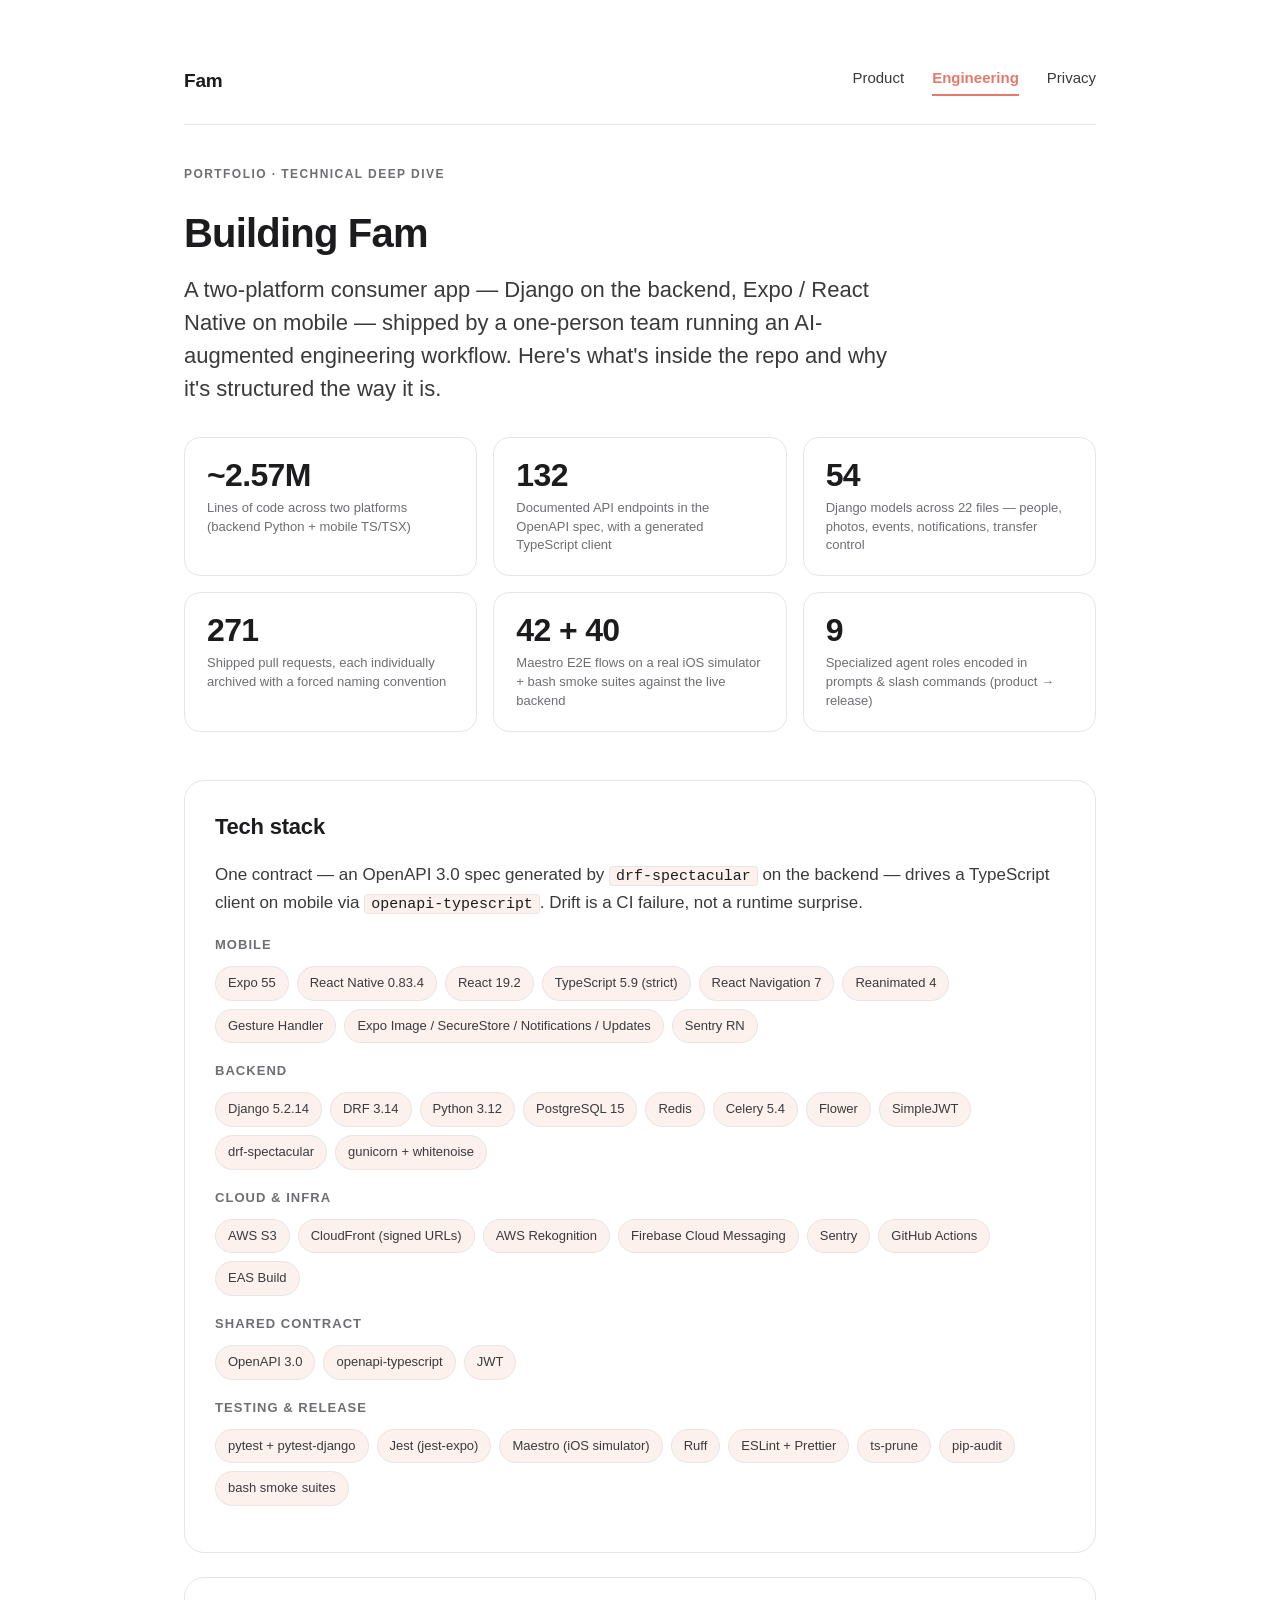
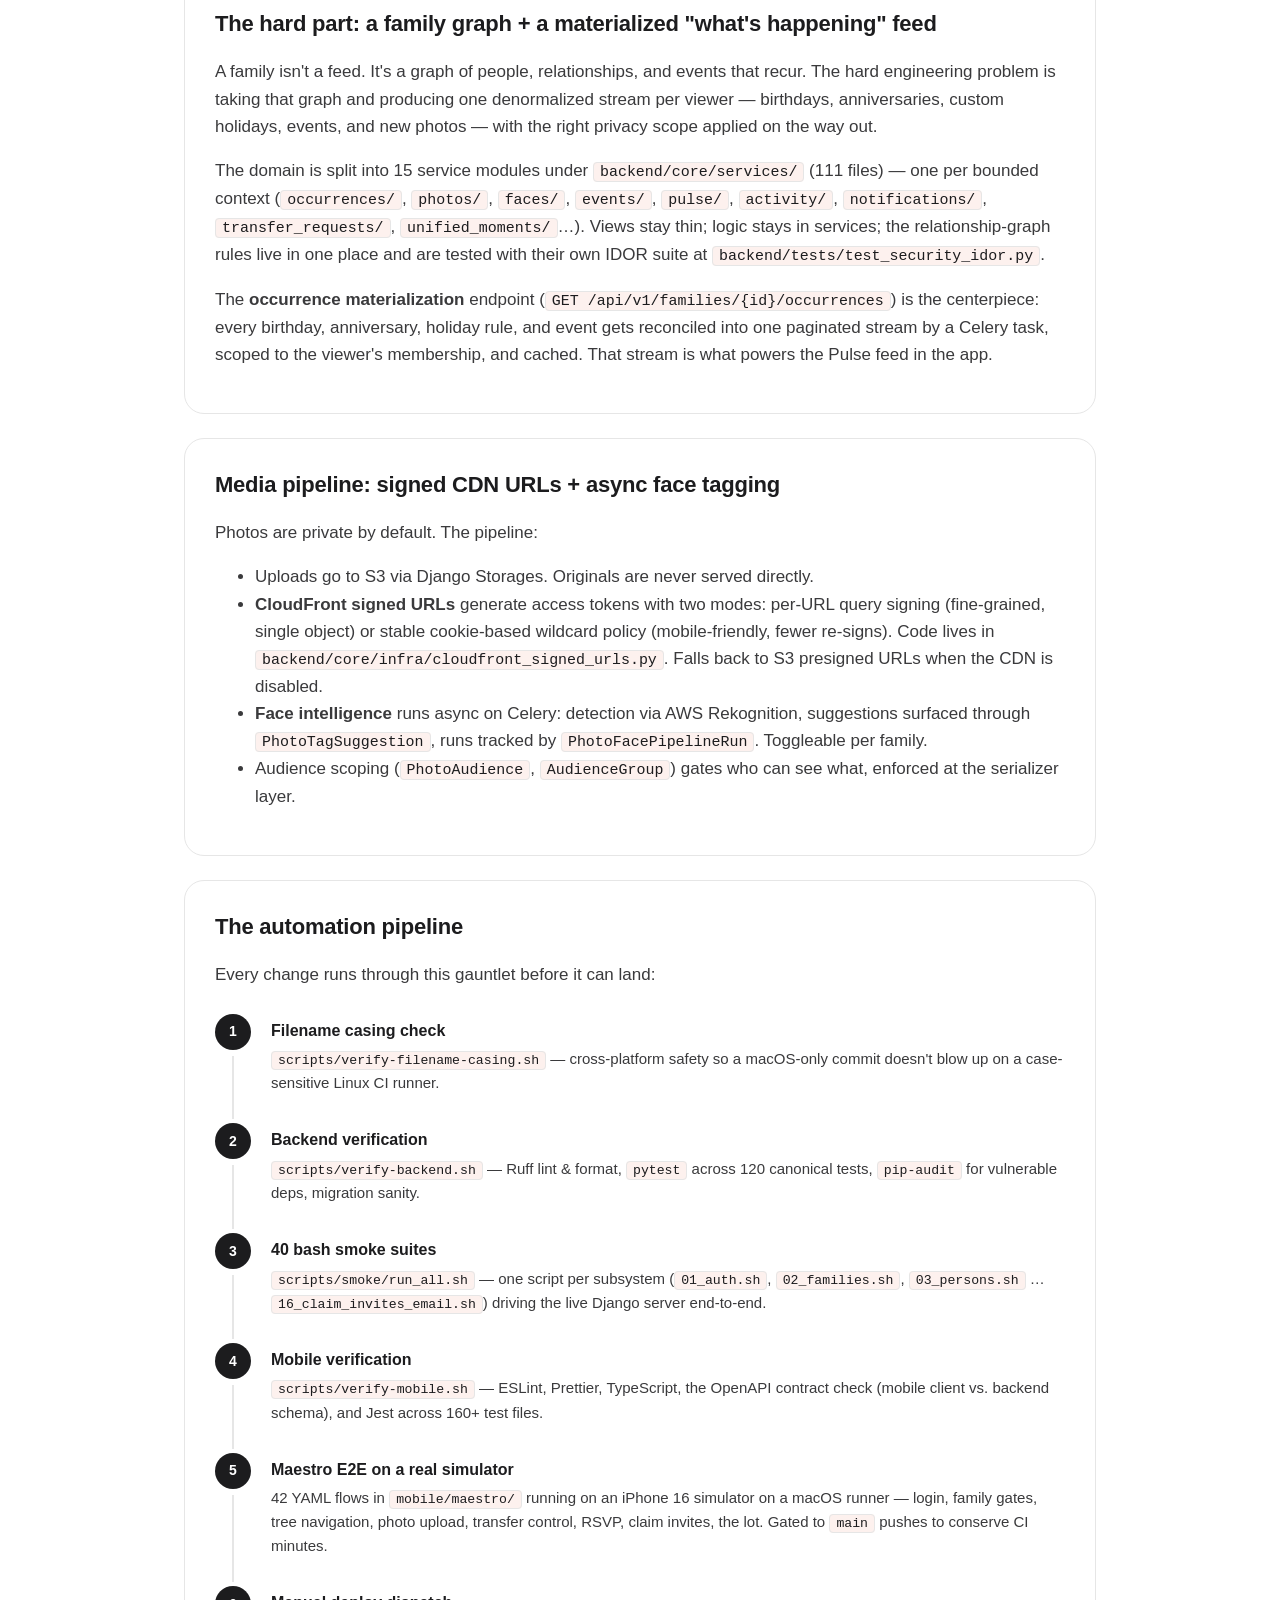
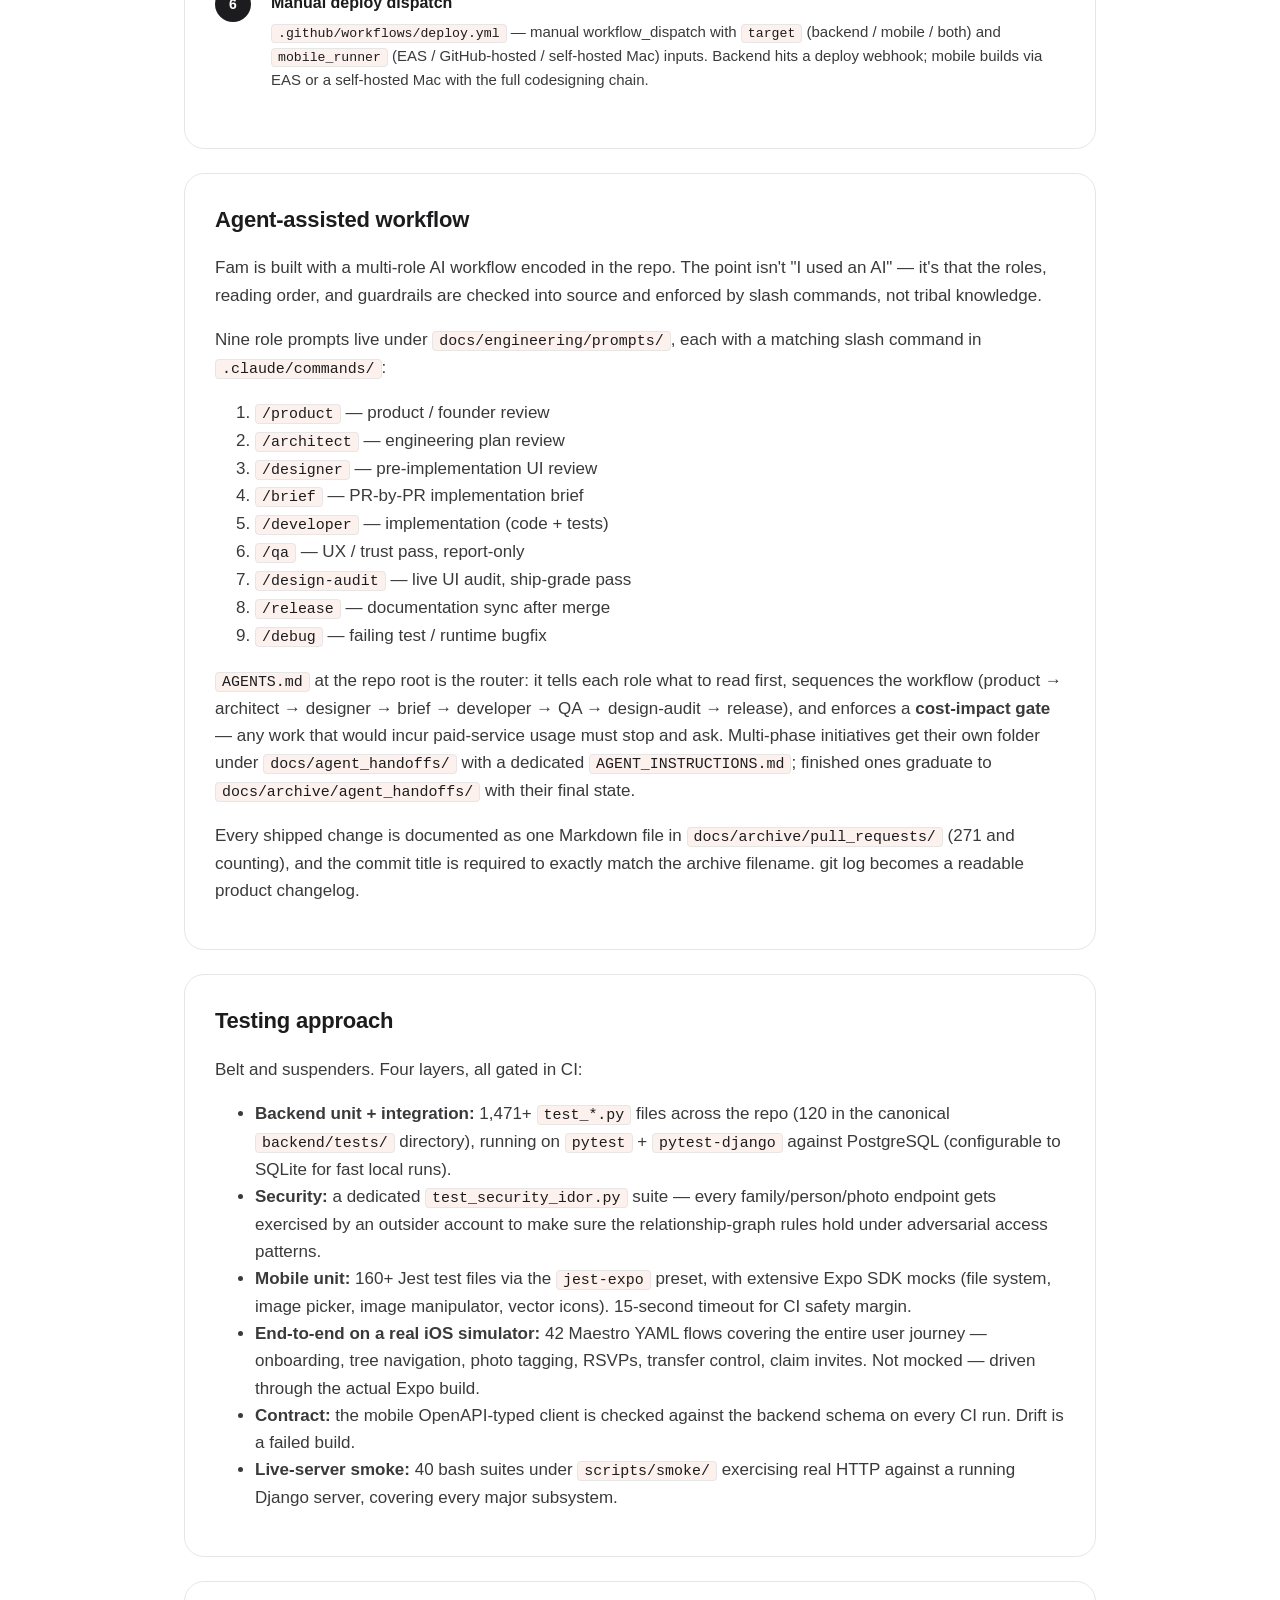
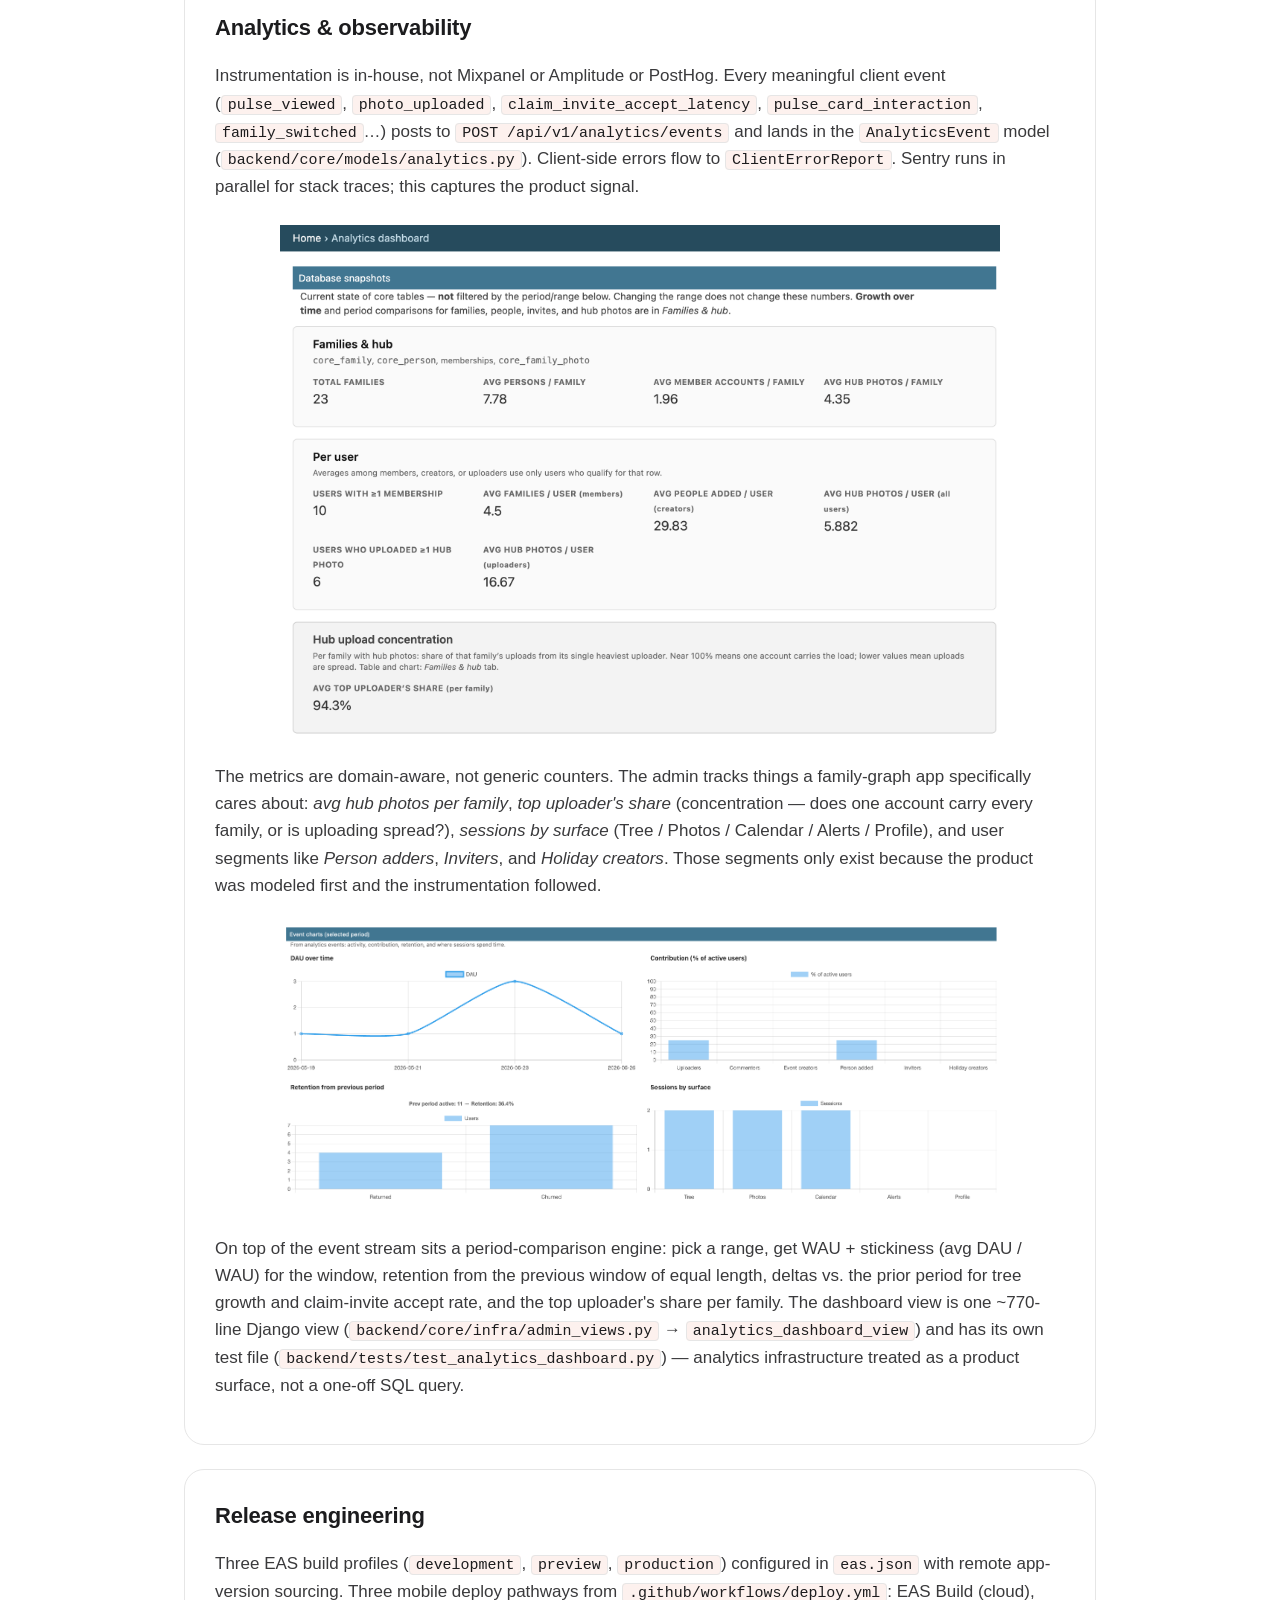
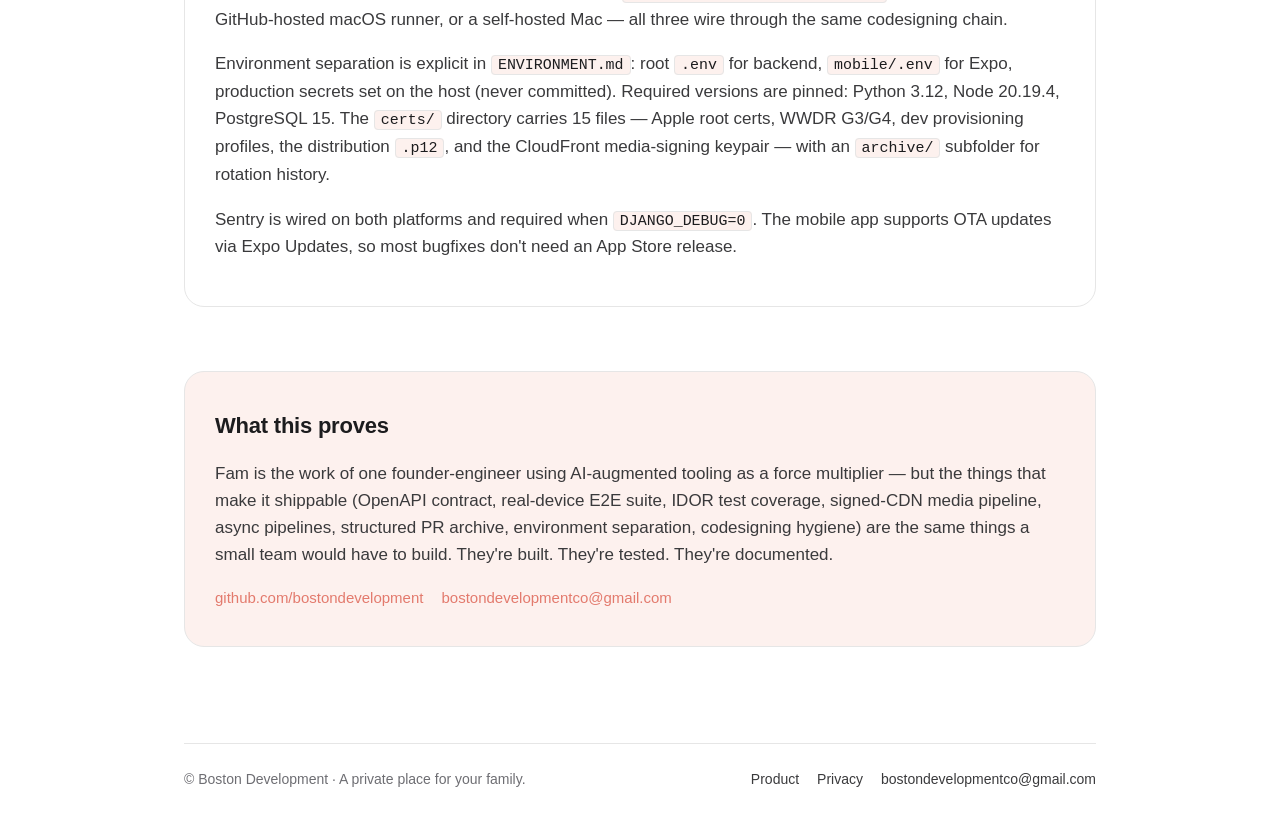
==== engineering.html @ 66ab8aea "Rebuild site: marketing landing + engineering portfolio - New marketing index.html: hero, screenshot" ====
<!doctype html>
<html lang="en">
  <head>
    <meta charset="utf-8" />
    <meta name="viewport" content="width=device-width, initial-scale=1" />
    <title>Building Fam — Engineering deep dive</title>
    <meta
      name="description"
      content="How Fam is built: the stack, the family-graph architecture, the signed-media CDN, the agent-assisted workflow, and the testing pipeline behind the app."
    />
    <link rel="icon" type="image/png" href="assets/favicon.png" />
    <link rel="apple-touch-icon" href="assets/favicon.png" />
    <meta name="theme-color" content="#E37A6D" />
    <link rel="stylesheet" href="styles.css" />
  </head>
  <body>
    <main class="page wide">
      <nav class="site-nav" aria-label="Primary">
        <a class="nav-brand" href="index.html">Fam</a>
        <div class="nav-links">
          <a href="index.html">Product</a>
          <a href="engineering.html" class="active">Engineering</a>
          <a href="privacy.html">Privacy</a>
        </div>
      </nav>

      <!-- Header --------------------------------------------------------- -->
      <header>
        <p class="kicker">Portfolio · Technical deep dive</p>
        <h1>Building Fam</h1>
        <p class="page-lede">
          A two-platform consumer app — Django on the backend, Expo / React
          Native on mobile — shipped by a one-person team running an
          AI-augmented engineering workflow. Here's what's inside the repo and
          why it's structured the way it is.
        </p>
      </header>

      <!-- Stat grid ------------------------------------------------------ -->
      <section>
        <div class="stat-grid">
          <div class="stat">
            <span class="stat-num">~2.57M</span>
            <span class="stat-label">Lines of code across two platforms (backend Python + mobile TS/TSX)</span>
          </div>
          <div class="stat">
            <span class="stat-num">132</span>
            <span class="stat-label">Documented API endpoints in the OpenAPI spec, with a generated TypeScript client</span>
          </div>
          <div class="stat">
            <span class="stat-num">54</span>
            <span class="stat-label">Django models across 22 files — people, photos, events, notifications, transfer control</span>
          </div>
          <div class="stat">
            <span class="stat-num">271</span>
            <span class="stat-label">Shipped pull requests, each individually archived with a forced naming convention</span>
          </div>
          <div class="stat">
            <span class="stat-num">42 + 40</span>
            <span class="stat-label">Maestro E2E flows on a real iOS simulator + bash smoke suites against the live backend</span>
          </div>
          <div class="stat">
            <span class="stat-num">9</span>
            <span class="stat-label">Specialized agent roles encoded in prompts &amp; slash commands (product → release)</span>
          </div>
        </div>
      </section>

      <!-- Tech stack ----------------------------------------------------- -->
      <section class="card">
        <h2>Tech stack</h2>
        <p>One contract — an OpenAPI 3.0 spec generated by <code class="path">drf-spectacular</code> on the backend — drives a TypeScript client on mobile via <code class="path">openapi-typescript</code>. Drift is a CI failure, not a runtime surprise.</p>

        <div class="stack-group">
          <h3>Mobile</h3>
          <div class="tech-tags">
            <span class="tech-tag">Expo 55</span>
            <span class="tech-tag">React Native 0.83.4</span>
            <span class="tech-tag">React 19.2</span>
            <span class="tech-tag">TypeScript 5.9 (strict)</span>
            <span class="tech-tag">React Navigation 7</span>
            <span class="tech-tag">Reanimated 4</span>
            <span class="tech-tag">Gesture Handler</span>
            <span class="tech-tag">Expo Image / SecureStore / Notifications / Updates</span>
            <span class="tech-tag">Sentry RN</span>
          </div>
        </div>

        <div class="stack-group">
          <h3>Backend</h3>
          <div class="tech-tags">
            <span class="tech-tag">Django 5.2.14</span>
            <span class="tech-tag">DRF 3.14</span>
            <span class="tech-tag">Python 3.12</span>
            <span class="tech-tag">PostgreSQL 15</span>
            <span class="tech-tag">Redis</span>
            <span class="tech-tag">Celery 5.4</span>
            <span class="tech-tag">Flower</span>
            <span class="tech-tag">SimpleJWT</span>
            <span class="tech-tag">drf-spectacular</span>
            <span class="tech-tag">gunicorn + whitenoise</span>
          </div>
        </div>

        <div class="stack-group">
          <h3>Cloud &amp; Infra</h3>
          <div class="tech-tags">
            <span class="tech-tag">AWS S3</span>
            <span class="tech-tag">CloudFront (signed URLs)</span>
            <span class="tech-tag">AWS Rekognition</span>
            <span class="tech-tag">Firebase Cloud Messaging</span>
            <span class="tech-tag">Sentry</span>
            <span class="tech-tag">GitHub Actions</span>
            <span class="tech-tag">EAS Build</span>
          </div>
        </div>

        <div class="stack-group">
          <h3>Shared contract</h3>
          <div class="tech-tags">
            <span class="tech-tag">OpenAPI 3.0</span>
            <span class="tech-tag">openapi-typescript</span>
            <span class="tech-tag">JWT</span>
          </div>
        </div>

        <div class="stack-group">
          <h3>Testing &amp; release</h3>
          <div class="tech-tags">
            <span class="tech-tag">pytest + pytest-django</span>
            <span class="tech-tag">Jest (jest-expo)</span>
            <span class="tech-tag">Maestro (iOS simulator)</span>
            <span class="tech-tag">Ruff</span>
            <span class="tech-tag">ESLint + Prettier</span>
            <span class="tech-tag">ts-prune</span>
            <span class="tech-tag">pip-audit</span>
            <span class="tech-tag">bash smoke suites</span>
          </div>
        </div>
      </section>

      <!-- Core engineering problem -------------------------------------- -->
      <section class="card">
        <h2>The hard part: a <span class="accent-b">family graph</span> + a <span class="accent-g">materialized "what's happening" feed</span></h2>
        <p>
          A family isn't a feed. It's a graph of <span class="accent-o">people</span>,
          <span class="accent-p">relationships</span>, and
          <span class="accent-y">events that recur</span>. The hard engineering
          problem is taking that graph and producing one denormalized stream
          per viewer — birthdays, anniversaries, custom holidays, events, and
          new photos — with the right privacy scope applied on the way out.
        </p>
        <p>
          The domain is split into 15 service modules under
          <code class="path">backend/core/services/</code> (111 files) — one
          per bounded context (<code>occurrences/</code>,
          <code>photos/</code>, <code>faces/</code>, <code>events/</code>,
          <code>pulse/</code>, <code>activity/</code>,
          <code>notifications/</code>, <code>transfer_requests/</code>,
          <code>unified_moments/</code>…). Views stay thin; logic stays in
          services; the relationship-graph rules live in one place and are
          tested with their own IDOR suite at
          <code class="path">backend/tests/test_security_idor.py</code>.
        </p>
        <p>
          The <strong>occurrence materialization</strong> endpoint
          (<code>GET /api/v1/families/&#123;id&#125;/occurrences</code>) is the
          centerpiece: every birthday, anniversary, holiday rule, and event
          gets reconciled into one paginated stream by a Celery task, scoped
          to the viewer's membership, and cached. That stream is what powers
          the <span class="accent-g">Pulse</span> feed in the app.
        </p>
      </section>

      <!-- Media pipeline ------------------------------------------------- -->
      <section class="card">
        <h2>Media pipeline: <span class="accent-r">signed CDN URLs</span> + <span class="accent-p">async face tagging</span></h2>
        <p>
          Photos are private by default. The pipeline:
        </p>
        <ul>
          <li>
            Uploads go to S3 via Django Storages. Originals are never served
            directly.
          </li>
          <li>
            <strong>CloudFront signed URLs</strong> generate access tokens
            with two modes: per-URL query signing (fine-grained, single object)
            or stable cookie-based wildcard policy (mobile-friendly, fewer
            re-signs). Code lives in
            <code class="path">backend/core/infra/cloudfront_signed_urls.py</code>.
            Falls back to S3 presigned URLs when the CDN is disabled.
          </li>
          <li>
            <strong>Face intelligence</strong> runs async on Celery: detection
            via AWS Rekognition, suggestions surfaced through
            <code>PhotoTagSuggestion</code>, runs tracked by
            <code>PhotoFacePipelineRun</code>. Toggleable per family.
          </li>
          <li>
            Audience scoping (<code>PhotoAudience</code>, <code>AudienceGroup</code>) gates
            who can see what, enforced at the serializer layer.
          </li>
        </ul>
      </section>

      <!-- Automation pipeline ------------------------------------------- -->
      <section class="card">
        <h2>The automation pipeline</h2>
        <p>Every change runs through this gauntlet before it can land:</p>
        <ol class="pipeline">
          <li class="pipeline-stage">
            <h3>Filename casing check</h3>
            <p><code class="path">scripts/verify-filename-casing.sh</code> — cross-platform safety so a macOS-only commit doesn't blow up on a case-sensitive Linux CI runner.</p>
          </li>
          <li class="pipeline-stage">
            <h3>Backend verification</h3>
            <p><code class="path">scripts/verify-backend.sh</code> — Ruff lint &amp; format, <code>pytest</code> across 120 canonical tests, <code>pip-audit</code> for vulnerable deps, migration sanity.</p>
          </li>
          <li class="pipeline-stage">
            <h3>40 bash smoke suites</h3>
            <p><code class="path">scripts/smoke/run_all.sh</code> — one script per subsystem (<code>01_auth.sh</code>, <code>02_families.sh</code>, <code>03_persons.sh</code> … <code>16_claim_invites_email.sh</code>) driving the live Django server end-to-end.</p>
          </li>
          <li class="pipeline-stage">
            <h3>Mobile verification</h3>
            <p><code class="path">scripts/verify-mobile.sh</code> — ESLint, Prettier, TypeScript, the OpenAPI contract check (mobile client vs. backend schema), and Jest across 160+ test files.</p>
          </li>
          <li class="pipeline-stage">
            <h3>Maestro E2E on a real simulator</h3>
            <p>42 YAML flows in <code class="path">mobile/maestro/</code> running on an iPhone 16 simulator on a macOS runner — login, family gates, tree navigation, photo upload, transfer control, RSVP, claim invites, the lot. Gated to <code>main</code> pushes to conserve CI minutes.</p>
          </li>
          <li class="pipeline-stage">
            <h3>Manual deploy dispatch</h3>
            <p><code class="path">.github/workflows/deploy.yml</code> — manual workflow_dispatch with <code>target</code> (backend / mobile / both) and <code>mobile_runner</code> (EAS / GitHub-hosted / self-hosted Mac) inputs. Backend hits a deploy webhook; mobile builds via EAS or a self-hosted Mac with the full codesigning chain.</p>
          </li>
        </ol>
      </section>

      <!-- Agent-assisted workflow --------------------------------------- -->
      <section class="card">
        <h2>Agent-assisted workflow</h2>
        <p>
          Fam is built with a multi-role AI workflow encoded in the repo. The
          point isn't "I used an AI" — it's that the roles, reading order, and
          guardrails are checked into source and enforced by slash commands,
          not tribal knowledge.
        </p>
        <p>
          Nine role prompts live under
          <code class="path">docs/engineering/prompts/</code>, each with a
          matching slash command in <code class="path">.claude/commands/</code>:
        </p>
        <ol>
          <li><code>/product</code> — product / founder review</li>
          <li><code>/architect</code> — engineering plan review</li>
          <li><code>/designer</code> — pre-implementation UI review</li>
          <li><code>/brief</code> — PR-by-PR implementation brief</li>
          <li><code>/developer</code> — implementation (code + tests)</li>
          <li><code>/qa</code> — UX / trust pass, report-only</li>
          <li><code>/design-audit</code> — live UI audit, ship-grade pass</li>
          <li><code>/release</code> — documentation sync after merge</li>
          <li><code>/debug</code> — failing test / runtime bugfix</li>
        </ol>
        <p>
          <code class="path">AGENTS.md</code> at the repo root is the router:
          it tells each role what to read first, sequences the workflow
          (product → architect → designer → brief → developer → QA →
          design-audit → release), and enforces a <strong>cost-impact
          gate</strong> — any work that would incur paid-service usage must
          stop and ask. Multi-phase initiatives get their own folder under
          <code class="path">docs/agent_handoffs/</code> with a dedicated
          <code>AGENT_INSTRUCTIONS.md</code>; finished ones graduate to
          <code class="path">docs/archive/agent_handoffs/</code> with their
          final state.
        </p>
        <p>
          Every shipped change is documented as one Markdown file in
          <code class="path">docs/archive/pull_requests/</code>
          (271 and counting), and the commit title is required to exactly
          match the archive filename. git log becomes a readable product
          changelog.
        </p>
      </section>

      <!-- Testing approach ---------------------------------------------- -->
      <section class="card">
        <h2>Testing approach</h2>
        <p>
          Belt and suspenders. Four layers, all gated in CI:
        </p>
        <ul>
          <li>
            <strong>Backend unit + integration:</strong> 1,471+ <code>test_*.py</code>
            files across the repo (120 in the canonical
            <code class="path">backend/tests/</code> directory), running on
            <code>pytest</code> + <code>pytest-django</code> against
            PostgreSQL (configurable to SQLite for fast local runs).
          </li>
          <li>
            <strong>Security:</strong> a dedicated
            <code class="path">test_security_idor.py</code> suite — every
            family/person/photo endpoint gets exercised by an outsider
            account to make sure the relationship-graph rules hold under
            adversarial access patterns.
          </li>
          <li>
            <strong>Mobile unit:</strong> 160+ Jest test files via the
            <code>jest-expo</code> preset, with extensive Expo SDK mocks
            (file system, image picker, image manipulator, vector icons).
            15-second timeout for CI safety margin.
          </li>
          <li>
            <strong>End-to-end on a real iOS simulator:</strong> 42 Maestro
            YAML flows covering the entire user journey — onboarding, tree
            navigation, photo tagging, RSVPs, transfer control, claim
            invites. Not mocked — driven through the actual Expo build.
          </li>
          <li>
            <strong>Contract:</strong> the mobile OpenAPI-typed client is
            checked against the backend schema on every CI run. Drift is a
            failed build.
          </li>
          <li>
            <strong>Live-server smoke:</strong> 40 bash suites under
            <code class="path">scripts/smoke/</code> exercising real HTTP
            against a running Django server, covering every major subsystem.
          </li>
        </ul>
      </section>

      <!-- Analytics & observability ------------------------------------- -->
      <section class="card">
        <h2>Analytics &amp; observability</h2>
        <p>
          Instrumentation is <span class="accent-g">in-house</span>, not
          Mixpanel or Amplitude or PostHog. Every meaningful client event
          (<code>pulse_viewed</code>, <code>photo_uploaded</code>,
          <code>claim_invite_accept_latency</code>,
          <code>pulse_card_interaction</code>, <code>family_switched</code>…)
          posts to <code>POST /api/v1/analytics/events</code> and lands in the
          <code class="path">AnalyticsEvent</code> model
          (<code class="path">backend/core/models/analytics.py</code>). Client-side
          errors flow to <code class="path">ClientErrorReport</code>. Sentry
          runs in parallel for stack traces; this captures the product signal.
        </p>

        <div class="inline-shot wide-shot" style="max-width: 720px; margin: 24px auto;">
          <img src="assets/screens/eng_analytics_01.png" alt="Django admin Analytics dashboard — Database snapshots panel. Families &amp; hub: 23 families, 7.78 avg persons per family, 4.35 avg hub photos per family. Per-user metrics. Hub upload concentration: 94.3% avg top-uploader share." />
        </div>

        <p>
          The metrics are <span class="accent-b">domain-aware</span>, not
          generic counters. The admin tracks things a family-graph app
          specifically cares about: <em>avg hub photos per family</em>,
          <em>top uploader's share</em> (concentration — does one account
          carry every family, or is uploading spread?),
          <em>sessions by surface</em> (Tree / Photos / Calendar / Alerts /
          Profile), and user segments like <em>Person adders</em>,
          <em>Inviters</em>, and <em>Holiday creators</em>. Those segments
          only exist because the product was modeled first and the
          instrumentation followed.
        </p>

        <div class="inline-shot wide-shot" style="max-width: 720px; margin: 24px auto;">
          <img src="assets/screens/eng_analytics_02.png" alt="Django admin Analytics dashboard — Event charts panel. DAU over time line chart, Contribution by user segment, Retention from previous period (returned vs churned), Sessions by surface (Tree, Photos, Calendar, Alerts, Profile)." />
        </div>

        <p>
          On top of the event stream sits a
          <span class="accent-p">period-comparison engine</span>: pick a
          range, get WAU + stickiness (avg DAU / WAU) for the window,
          retention from the previous window of equal length, deltas vs. the
          prior period for tree growth and claim-invite accept rate, and the
          top uploader's share per family. The dashboard view is one
          ~770-line Django view
          (<code class="path">backend/core/infra/admin_views.py</code> →
          <code>analytics_dashboard_view</code>) and has its own test file
          (<code class="path">backend/tests/test_analytics_dashboard.py</code>) —
          analytics infrastructure treated as a product surface, not a
          one-off SQL query.
        </p>
      </section>

      <!-- Release engineering ------------------------------------------- -->
      <section class="card">
        <h2>Release engineering</h2>
        <p>
          Three EAS build profiles (<code>development</code>,
          <code>preview</code>, <code>production</code>) configured in
          <code class="path">eas.json</code> with remote app-version sourcing.
          Three mobile deploy pathways from
          <code class="path">.github/workflows/deploy.yml</code>: EAS Build
          (cloud), GitHub-hosted macOS runner, or a self-hosted Mac — all
          three wire through the same codesigning chain.
        </p>
        <p>
          Environment separation is explicit in
          <code class="path">ENVIRONMENT.md</code>: root <code>.env</code> for
          backend, <code>mobile/.env</code> for Expo, production secrets set
          on the host (never committed). Required versions are pinned:
          Python 3.12, Node 20.19.4, PostgreSQL 15. The
          <code class="path">certs/</code> directory carries 15 files — Apple
          root certs, WWDR G3/G4, dev provisioning profiles, the distribution
          <code>.p12</code>, and the CloudFront media-signing keypair — with
          an <code>archive/</code> subfolder for rotation history.
        </p>
        <p>
          Sentry is wired on both platforms and required when
          <code>DJANGO_DEBUG=0</code>. The mobile app supports OTA updates via
          Expo Updates, so most bugfixes don't need an App Store release.
        </p>
      </section>

      <!-- Closing ------------------------------------------------------- -->
      <section class="closing">
        <h2>What this proves</h2>
        <p>
          Fam is the work of one founder-engineer using AI-augmented tooling
          as a force multiplier — but the things that make it shippable
          (OpenAPI contract, real-device E2E suite, IDOR test coverage,
          signed-CDN media pipeline, async pipelines, structured PR archive,
          environment separation, codesigning hygiene) are the same things a
          small team would have to build. They're built. They're tested.
          They're documented.
        </p>
        <div class="contact-row">
          <a href="https://github.com/bostondevelopment/">github.com/bostondevelopment</a>
          <a href="mailto:bostondevelopmentco@gmail.com">bostondevelopmentco@gmail.com</a>
        </div>
      </section>

      <footer class="site-footer">
        <p>© Boston Development · A private place for your family.</p>
        <div class="footer-links">
          <a href="index.html">Product</a>
          <a href="privacy.html">Privacy</a>
          <a href="mailto:bostondevelopmentco@gmail.com">bostondevelopmentco@gmail.com</a>
        </div>
      </footer>
    </main>
  </body>
</html>
---- styles.css ----
:root {
  /* On-brand palette pulled from Fam's design_specs_base.md.
     Pure white + coral, no gray-warm cream. */
  --ink:       #1C1C1E;   /* Fam color.textPrimary */
  --ink-soft:  #3A3A3C;   /* slightly softer for body copy */
  --muted:     #6E6E73;   /* Fam color.textSecondary */
  --rule:      #E6E6E6;   /* Fam color.divider */
  --bg:        #FFFFFF;   /* Fam color.bg / surface — pure white */

  /* Brand accent */
  --coral:       #E37A6D; /* Fam color.accent / primary */
  --coral-deep:  #C9624D; /* hover / pressed shade */
  --coral-tint:  #F4C5BE; /* Fam color.accentTint — for soft fills */
  --coral-soft:  #FDF1EE; /* very light peach — card backgrounds */

  /* Links default to the brand coral now (was blue) */
  --link: var(--coral);
}

* {
  box-sizing: border-box;
}

html,
body {
  margin: 0;
  padding: 0;
  background: var(--bg);
  color: var(--ink);
  font-family:
    -apple-system, BlinkMacSystemFont, "Segoe UI", Roboto, "Helvetica Neue",
    Arial, sans-serif;
  font-size: 17px;
  line-height: 1.6;
  -webkit-font-smoothing: antialiased;
}

.page {
  max-width: 720px;
  margin: 0 auto;
  padding: 48px 24px 80px;
}

.hero {
  margin-bottom: 32px;
}

h1 {
  font-size: 40px;
  font-weight: 700;
  letter-spacing: -0.02em;
  margin: 0 0 8px;
  color: var(--ink);
}

.lede {
  color: var(--muted);
  font-size: 19px;
  margin: 0;
}

h2 {
  font-size: 22px;
  font-weight: 600;
  margin: 40px 0 12px;
  color: var(--ink);
  letter-spacing: -0.01em;
}

h3 {
  font-size: 17px;
  font-weight: 600;
  margin: 24px 0 8px;
  color: var(--ink);
}

p,
li {
  color: var(--ink-soft);
}

a {
  color: var(--link);
  text-decoration: none;
}
a:hover {
  text-decoration: underline;
}

ul.links {
  list-style: none;
  padding: 0;
  margin: 0;
}
ul.links li {
  padding: 8px 0;
  border-bottom: 1px solid var(--rule);
}
ul.links li:last-child {
  border-bottom: none;
}

.meta {
  color: var(--muted);
  font-size: 14px;
  margin-top: 4px;
}

.callout {
  background: var(--coral-soft);
  border-left: 3px solid var(--coral);
  padding: 14px 18px;
  margin: 20px 0;
  border-radius: 8px;
}
.callout p {
  margin: 0;
  color: var(--ink);
}

table {
  width: 100%;
  border-collapse: collapse;
  margin: 16px 0 24px;
  font-size: 15px;
}
th,
td {
  text-align: left;
  padding: 10px 12px;
  border-bottom: 1px solid var(--rule);
  vertical-align: top;
}
th {
  font-weight: 700;
  color: var(--ink);
  background: var(--coral-soft);
}

.back {
  display: inline-block;
  margin-bottom: 24px;
  font-size: 15px;
}

footer {
  margin-top: 64px;
  padding-top: 20px;
  border-top: 1px solid var(--rule);
  color: var(--muted);
  font-size: 14px;
}
footer p {
  margin: 4px 0;
  color: var(--muted);
}

/* ---------------------------------------------------------------------- */
/* Marketing + Engineering page components (additive, do not modify above) */
/* ---------------------------------------------------------------------- */

:root {
  /* Accent helpers for color-tinted emphasis words.
     Primary accent aligns to the brand coral; the rest stay distinct
     so the hero "people · photos · memories" trio reads as variety,
     not as three coral words next to each other. */
  --accent-r: var(--coral);   /* unified with brand */
  --accent-y: #C9A961;        /* warm gold */
  --accent-b: #5B7FBC;        /* softened blue */
  --accent-o: #D97A3A;        /* warm orange */
  --accent-g: #4A8A5C;        /* muted green */
  --accent-p: #7A5BA8;        /* muted plum */
  --panel: #FFFFFF;
  --panel-warm: var(--coral-soft);  /* peach-tinted card bg, not gray-warm */
  --shadow-card: 0 12px 28px rgba(28, 28, 30, 0.08);
  --shadow-card-strong: 0 18px 40px rgba(28, 28, 30, 0.12);
}

/* Wide layout variant for marketing + engineering pages */
.page.wide {
  max-width: 960px;
}

/* Top nav --------------------------------------------------------------- */
.site-nav {
  display: flex;
  align-items: center;
  justify-content: space-between;
  padding: 18px 0 28px;
  border-bottom: 1px solid var(--rule);
  margin-bottom: 40px;
}
.nav-brand {
  font-size: 19px;
  font-weight: 700;
  letter-spacing: -0.01em;
  color: var(--ink);
}
.nav-brand:hover { text-decoration: none; }
.nav-links {
  display: flex;
  gap: 28px;
}
.nav-links a {
  color: var(--ink-soft);
  font-size: 15px;
  padding-bottom: 4px;
  border-bottom: 2px solid transparent;
}
.nav-links a:hover {
  color: var(--ink);
  text-decoration: none;
}
.nav-links a.active {
  color: var(--coral);
  font-weight: 700;
  border-bottom-color: var(--coral);
}

/* Site footer ----------------------------------------------------------- */
.site-footer {
  margin-top: 96px;
  padding-top: 24px;
  border-top: 1px solid var(--rule);
  color: var(--muted);
  font-size: 14px;
  display: flex;
  flex-wrap: wrap;
  gap: 12px 24px;
  justify-content: space-between;
  align-items: baseline;
}
.site-footer p { margin: 0; color: var(--muted); }
.site-footer .footer-links { display: flex; gap: 18px; flex-wrap: wrap; }
.site-footer a { color: var(--ink-soft); }

/* Kicker + page lede ---------------------------------------------------- */
.kicker {
  text-transform: uppercase;
  letter-spacing: 0.12em;
  font-size: 12px;
  font-weight: 600;
  color: var(--muted);
  margin-bottom: 16px;
}
.page-lede {
  font-size: 22px;
  line-height: 1.5;
  color: var(--ink-soft);
  max-width: 720px;
  margin: 0 0 8px;
}

/* CTA row + buttons ----------------------------------------------------- */
.cta-row {
  display: flex;
  flex-wrap: wrap;
  gap: 12px;
  margin-top: 28px;
}
.btn {
  display: inline-block;
  padding: 12px 24px;
  border-radius: 999px;
  font-size: 16px;
  font-weight: 700;
  background: var(--coral);
  color: #FFFFFF;
  border: 1px solid var(--coral);
  box-shadow: 0 6px 18px rgba(227, 122, 109, 0.28);
  transition: background-color 0.15s ease, border-color 0.15s ease, transform 0.15s ease, box-shadow 0.15s ease;
}
.btn:hover {
  text-decoration: none;
  background: var(--coral-deep);
  border-color: var(--coral-deep);
  color: #FFFFFF;
  transform: translateY(-1px);
  box-shadow: 0 8px 22px rgba(201, 98, 77, 0.34);
}
.btn:active {
  transform: translateY(0);
  box-shadow: 0 4px 12px rgba(201, 98, 77, 0.24);
}
.btn-secondary {
  background: #FFFFFF;
  color: var(--coral);
  border: 1px solid var(--coral);
  box-shadow: none;
}
.btn-secondary:hover {
  background: var(--coral-soft);
  color: var(--coral-deep);
  border-color: var(--coral-deep);
  box-shadow: none;
}

/* Screenshot containers — transparent layout-only.
   The phone screenshots already have bezels + soft device shadow baked
   into the image. Wrapping them in a white card with another drop shadow
   would read as a gray rectangle around each phone — which is wrong for
   the brand (pure white + coral, no extra chrome). */
.screenshot,
.feature-shot,
.inline-shot {
  background: transparent;
  padding: 0;
  border-radius: 0;
  box-shadow: none;
}
.screenshot > .placeholder,
.feature-shot > .placeholder,
.inline-shot > .placeholder {
  border-radius: 22px;
}
.screenshot img,
.feature-shot img,
.inline-shot img {
  display: block;
  width: 100%;
  height: auto;
}

.screenshot-strip {
  display: grid;
  grid-template-columns: repeat(3, 1fr);
  gap: 20px;
  margin: 32px 0 8px;
}
@media (max-width: 720px) {
  .screenshot-strip { grid-template-columns: 1fr; }
}

/* Aspect-ratio placeholder for screenshots ----------------------------- */
.placeholder {
  background: linear-gradient(135deg, var(--coral-soft) 0%, #FFFFFF 50%, var(--coral-soft) 100%);
  display: flex;
  align-items: center;
  justify-content: center;
  text-align: center;
  color: var(--muted);
  font-size: 12px;
  letter-spacing: 0.02em;
  padding: 16px;
}
.placeholder.ar-phone   { aspect-ratio: 9 / 19.5; }
.placeholder.ar-wide    { aspect-ratio: 16 / 10; }
.placeholder.ar-square  { aspect-ratio: 1 / 1; }
.placeholder code {
  display: block;
  font-size: 11px;
  color: var(--ink-soft);
  margin-top: 6px;
  word-break: break-all;
}

/* Feature rows (alternating image / copy) ------------------------------ */
.feature-row {
  display: grid;
  grid-template-columns: 1fr 1fr;
  gap: 48px;
  align-items: center;
  margin: 64px 0;
}
.feature-row.reverse > .feature-shot { order: 2; }
.feature-row .feature-copy h2 { margin-top: 0; }
.feature-row .feature-copy ol,
.feature-row .feature-copy ul {
  padding-left: 18px;
}
.feature-row .feature-copy li {
  margin: 8px 0;
}
@media (max-width: 760px) {
  .feature-row { grid-template-columns: 1fr; gap: 28px; }
  .feature-row.reverse > .feature-shot { order: 0; }
}

/* Product arc strip ----------------------------------------------------- */
.arc {
  display: grid;
  grid-template-columns: repeat(3, 1fr);
  gap: 20px;
  margin: 40px 0;
}
.arc-frame { display: flex; flex-direction: column; gap: 12px; }
.arc-title {
  font-size: 15px;
  font-weight: 600;
  color: var(--ink);
  margin: 4px 0 0;
}
.arc-sub {
  font-size: 14px;
  color: var(--muted);
  margin: 0;
}
@media (max-width: 720px) {
  .arc { grid-template-columns: 1fr; }
}

/* Two-frame arc variant (past / future) — wider frames than the 3-col */
.arc.arc-two {
  grid-template-columns: repeat(2, 1fr);
  gap: 32px;
  max-width: 760px;
  margin-left: auto;
  margin-right: auto;
}
@media (max-width: 640px) {
  .arc.arc-two { grid-template-columns: 1fr; max-width: 380px; }
}

/* Decorative avatar graph (reuses existing relationship PNGs) --------- */
.avatar-graph {
  display: flex;
  flex-wrap: wrap;
  justify-content: center;
  gap: 14px;
  padding: 24px 0;
}
.avatar-graph img {
  width: 56px;
  height: 56px;
  border-radius: 50%;
  background: var(--panel);
}

/* Stat grid (engineering page) ----------------------------------------- */
.stat-grid {
  display: grid;
  grid-template-columns: repeat(3, 1fr);
  gap: 16px;
  margin: 32px 0 48px;
}
.stat {
  background: var(--panel);
  border: 1px solid var(--rule);
  border-radius: 16px;
  padding: 20px 22px;
}
.stat-num {
  font-size: 32px;
  font-weight: 700;
  letter-spacing: -0.02em;
  color: var(--ink);
  display: block;
  line-height: 1.1;
}
.stat-label {
  font-size: 13px;
  color: var(--muted);
  margin-top: 6px;
  display: block;
  line-height: 1.45;
}
@media (max-width: 720px) {
  .stat-grid { grid-template-columns: 1fr 1fr; }
}

/* Generic card (used for narrative blocks on engineering page) -------- */
.card {
  background: var(--panel);
  border: 1px solid var(--rule);
  border-radius: 20px;
  padding: 28px 30px;
  margin: 24px 0;
}
.card > h2:first-child,
.card > h3:first-child { margin-top: 0; }

/* Tech stack groups + pills ------------------------------------------- */
.stack-group {
  margin: 18px 0;
}
.stack-group h3 {
  font-size: 13px;
  text-transform: uppercase;
  letter-spacing: 0.08em;
  color: var(--muted);
  margin: 0 0 10px;
  font-weight: 600;
}
.tech-tags {
  display: flex;
  flex-wrap: wrap;
  gap: 8px;
}
.tech-tag {
  display: inline-block;
  padding: 6px 12px;
  border-radius: 999px;
  background: var(--panel-warm);
  border: 1px solid var(--rule);
  font-size: 13px;
  color: var(--ink-soft);
  font-variant-numeric: tabular-nums;
}

/* Pipeline stages (vertical numbered with connector) ------------------ */
.pipeline {
  margin: 16px 0 8px;
  padding: 0;
  list-style: none;
  counter-reset: stage;
}
.pipeline-stage {
  position: relative;
  padding: 12px 0 20px 56px;
  counter-increment: stage;
}
.pipeline-stage::before {
  content: counter(stage);
  position: absolute;
  left: 0;
  top: 8px;
  width: 36px;
  height: 36px;
  border-radius: 50%;
  background: var(--ink);
  color: var(--bg);
  font-size: 14px;
  font-weight: 700;
  display: flex;
  align-items: center;
  justify-content: center;
}
.pipeline-stage::after {
  content: "";
  position: absolute;
  left: 17px;
  top: 50px;
  bottom: -4px;
  width: 2px;
  background: var(--rule);
}
.pipeline-stage:last-child::after { display: none; }
.pipeline-stage h3 {
  margin: 0 0 4px;
  font-size: 16px;
}
.pipeline-stage p { margin: 0; font-size: 15px; }

/* Inline file paths ---------------------------------------------------- */
code.path,
code {
  font-family: ui-monospace, SFMono-Regular, Menlo, Consolas, monospace;
  font-size: 0.88em;
  background: var(--panel-warm);
  border: 1px solid var(--rule);
  border-radius: 4px;
  padding: 1px 6px;
  color: var(--ink);
  /* Long file paths shouldn't push the viewport on narrow screens */
  overflow-wrap: anywhere;
  word-break: break-word;
}

/* Accent helpers — formerly color-tinted ("rainbow") emphasis words.
   The Fam brand is white + coral, not multicolor. Accent spans now
   inherit their parent's color so the emphasis disappears visually.
   The classes stay so existing HTML keeps working. */
.accent-r,
.accent-y,
.accent-b,
.accent-o,
.accent-g,
.accent-p {
  color: inherit;
}

/* Closing block -------------------------------------------------------- */
.closing {
  margin-top: 64px;
  padding: 36px 30px;
  background: var(--panel-warm);
  border-radius: 20px;
  border: 1px solid var(--rule);
}
.closing h2 { margin-top: 0; }
.closing .contact-row {
  display: flex;
  flex-wrap: wrap;
  gap: 18px;
  margin-top: 16px;
  font-size: 15px;
}

/* ─────────────────────────────────────────────────────────────
   Responsive
   Existing per-component @media rules above handle grid collapses;
   this block adds the missing phone-wide treatment (nav stacking,
   typography scaling, padding tightening).
   ───────────────────────────────────────────────────────────── */

/* Tablets + large phones */
@media (max-width: 640px) {
  .page {
    padding: 32px 20px 64px;
  }
  .site-nav {
    padding: 14px 0 20px;
    margin-bottom: 28px;
  }
  .nav-links {
    gap: 18px;
  }
  .nav-links a {
    font-size: 14px;
  }
  h1 {
    font-size: 34px;
  }
  .page-lede {
    font-size: 19px;
  }
  .lede {
    font-size: 17px;
  }
  h2 {
    font-size: 20px;
  }
  .stat-num {
    font-size: 28px;
  }
  .card {
    padding: 22px 20px;
    border-radius: 16px;
  }
  .closing {
    padding: 28px 22px;
  }
  .pipeline-stage {
    padding-left: 48px;
  }
}

/* Small phones (iPhone SE 1st gen 320px, iPhone 12 mini 360px, iPhone 14 375px).
   The nav with brand + 3 text links (≈250px right cluster) starts cramming
   the brand at the left. Stack vertically so brand sits on top, links wrap
   underneath in a centered row. Same pattern as the App Store pattern of
   a stacked top section on narrow viewports. */
@media (max-width: 420px) {
  .page {
    padding: 24px 16px 56px;
  }
  .site-nav {
    flex-direction: column;
    align-items: center;
    gap: 12px;
    padding: 12px 0 18px;
    margin-bottom: 24px;
  }
  .nav-brand {
    font-size: 22px;
  }
  .nav-links {
    flex-wrap: wrap;
    justify-content: center;
    gap: 8px 22px;
    width: 100%;
  }
  .nav-links a {
    padding: 4px 2px;       /* slightly taller tap target */
  }

  h1 {
    font-size: 30px;
    letter-spacing: -0.015em;
  }
  .page-lede {
    font-size: 17px;
  }
  .lede {
    font-size: 16px;
  }

  /* CTA row stacks one-per-row so the two pills don't shoulder-bump */
  .cta-row {
    flex-direction: column;
    align-items: stretch;
    gap: 10px;
  }
  .btn {
    text-align: center;
  }

  /* Stat grid: 2-col is too cramped under 420px — go single-column */
  .stat-grid {
    grid-template-columns: 1fr;
  }
  .stat {
    padding: 18px 20px;
  }
  .stat-num {
    font-size: 26px;
  }

  .card {
    padding: 20px 18px;
  }
  .closing {
    padding: 24px 20px;
  }
  .closing .contact-row {
    gap: 10px;
    font-size: 14px;
  }
  .closing .contact-row a {
    word-break: break-all;  /* the github URL wraps cleanly instead of overflowing */
  }

  /* Avatar graph — shrink avatars so 12 circles fit comfortably on a single phone width */
  .avatar-graph img {
    width: 44px;
    height: 44px;
  }

  /* Site footer: stack the two halves and center-align */
  .site-footer {
    flex-direction: column;
    align-items: center;
    text-align: center;
    gap: 10px;
    margin-top: 72px;
  }
  .site-footer .footer-links {
    justify-content: center;
    gap: 8px 16px;
  }
}
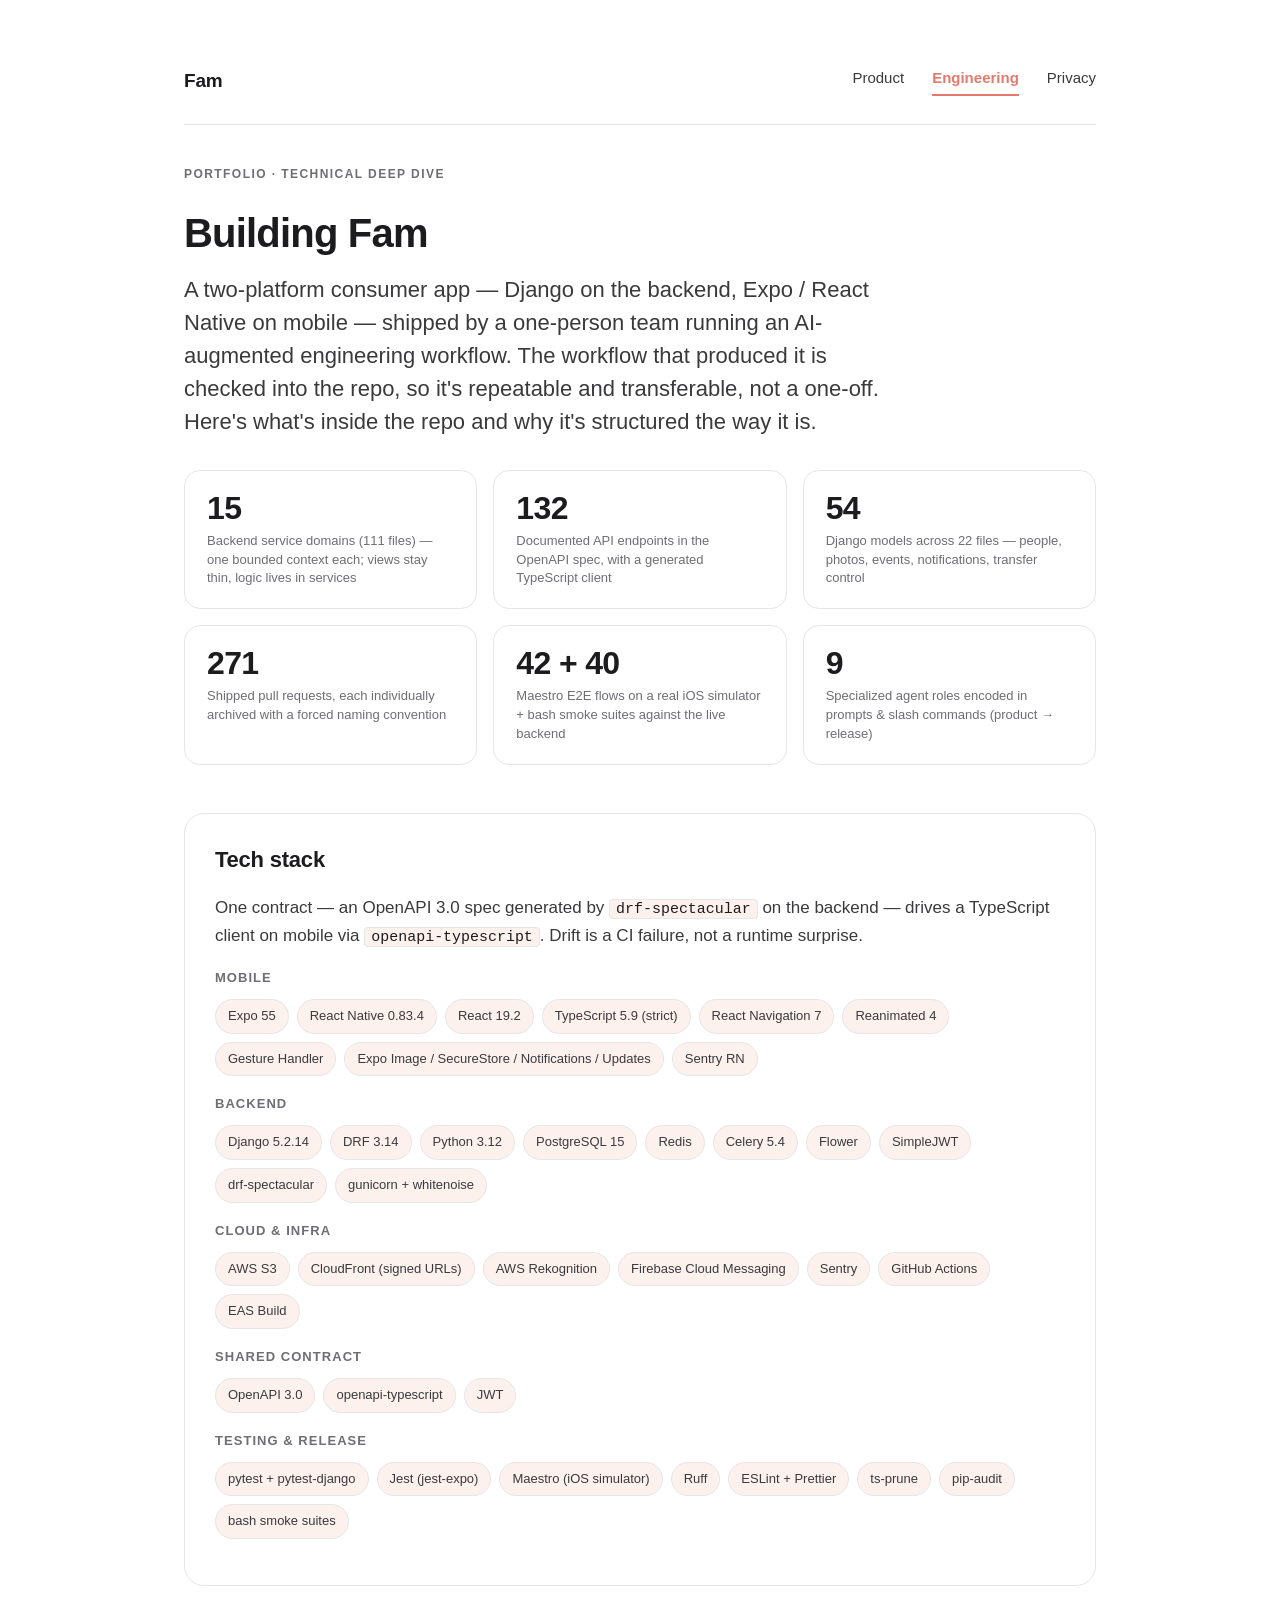
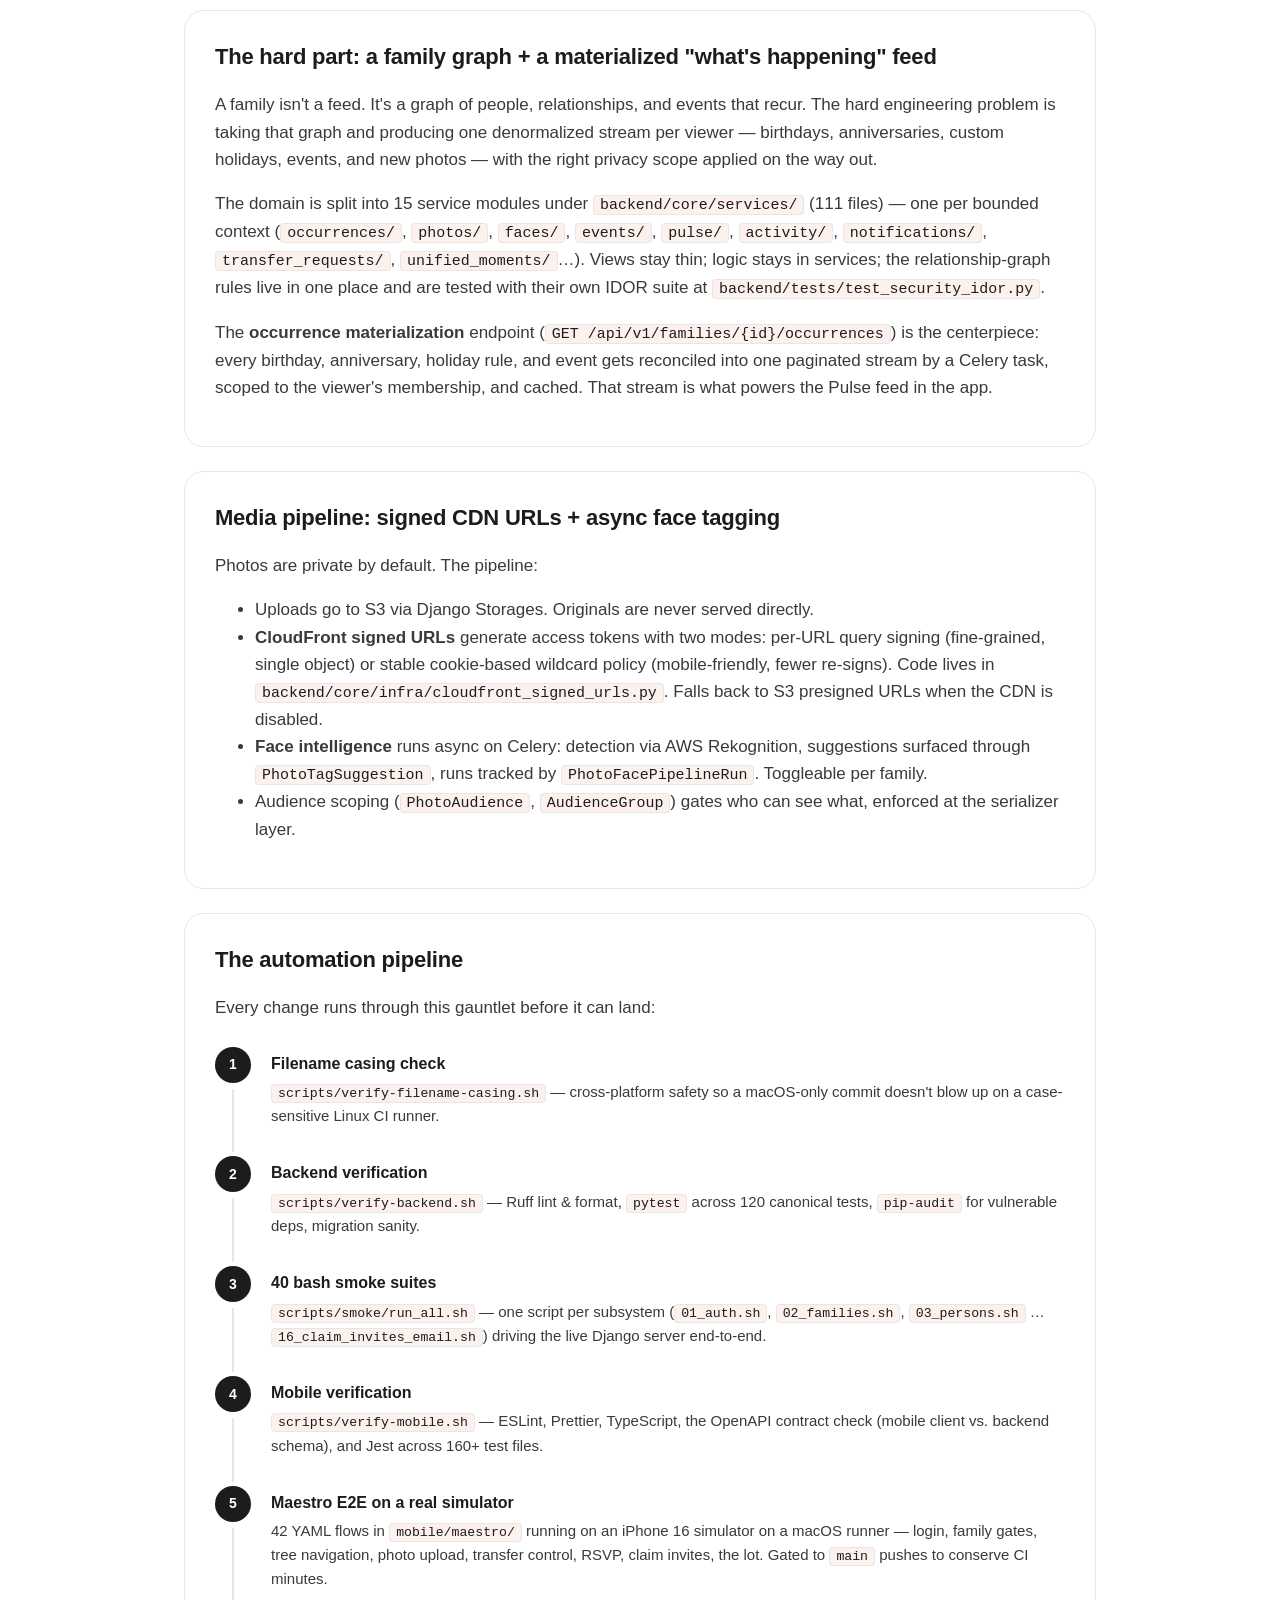
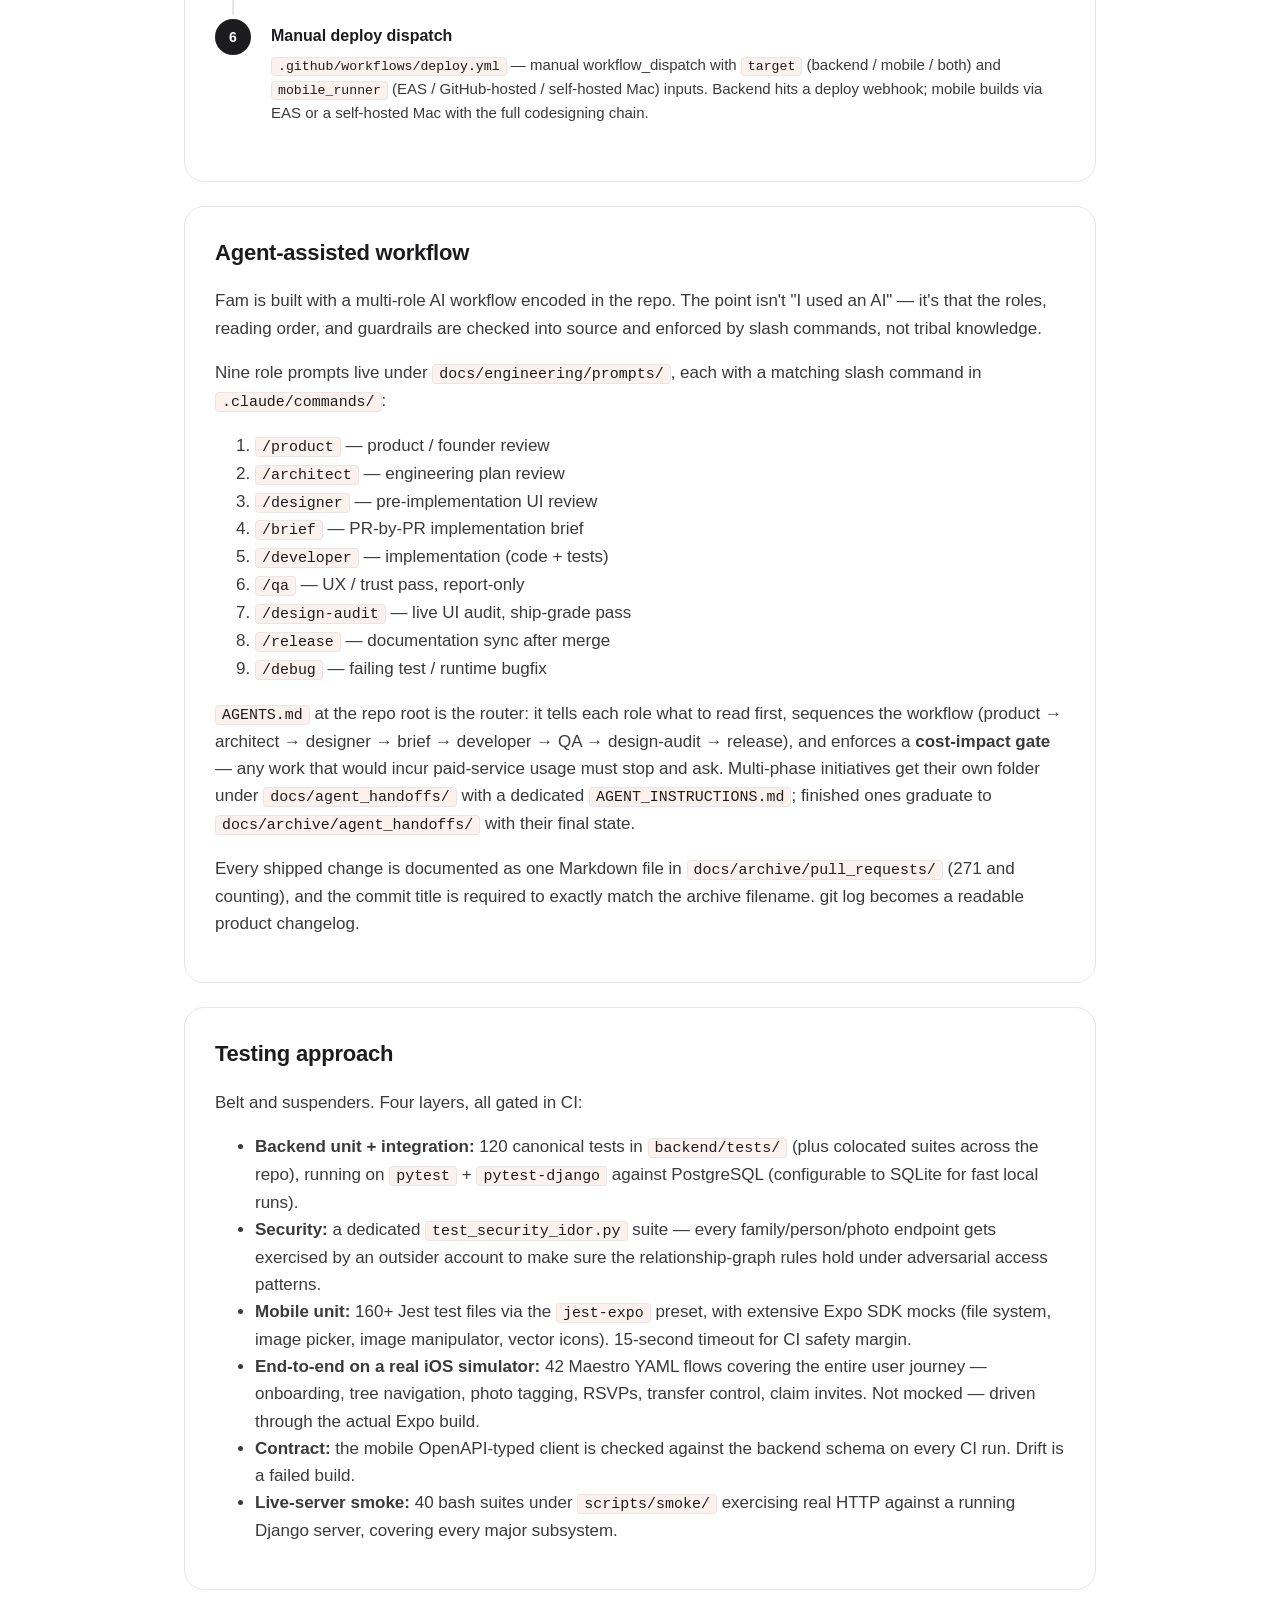
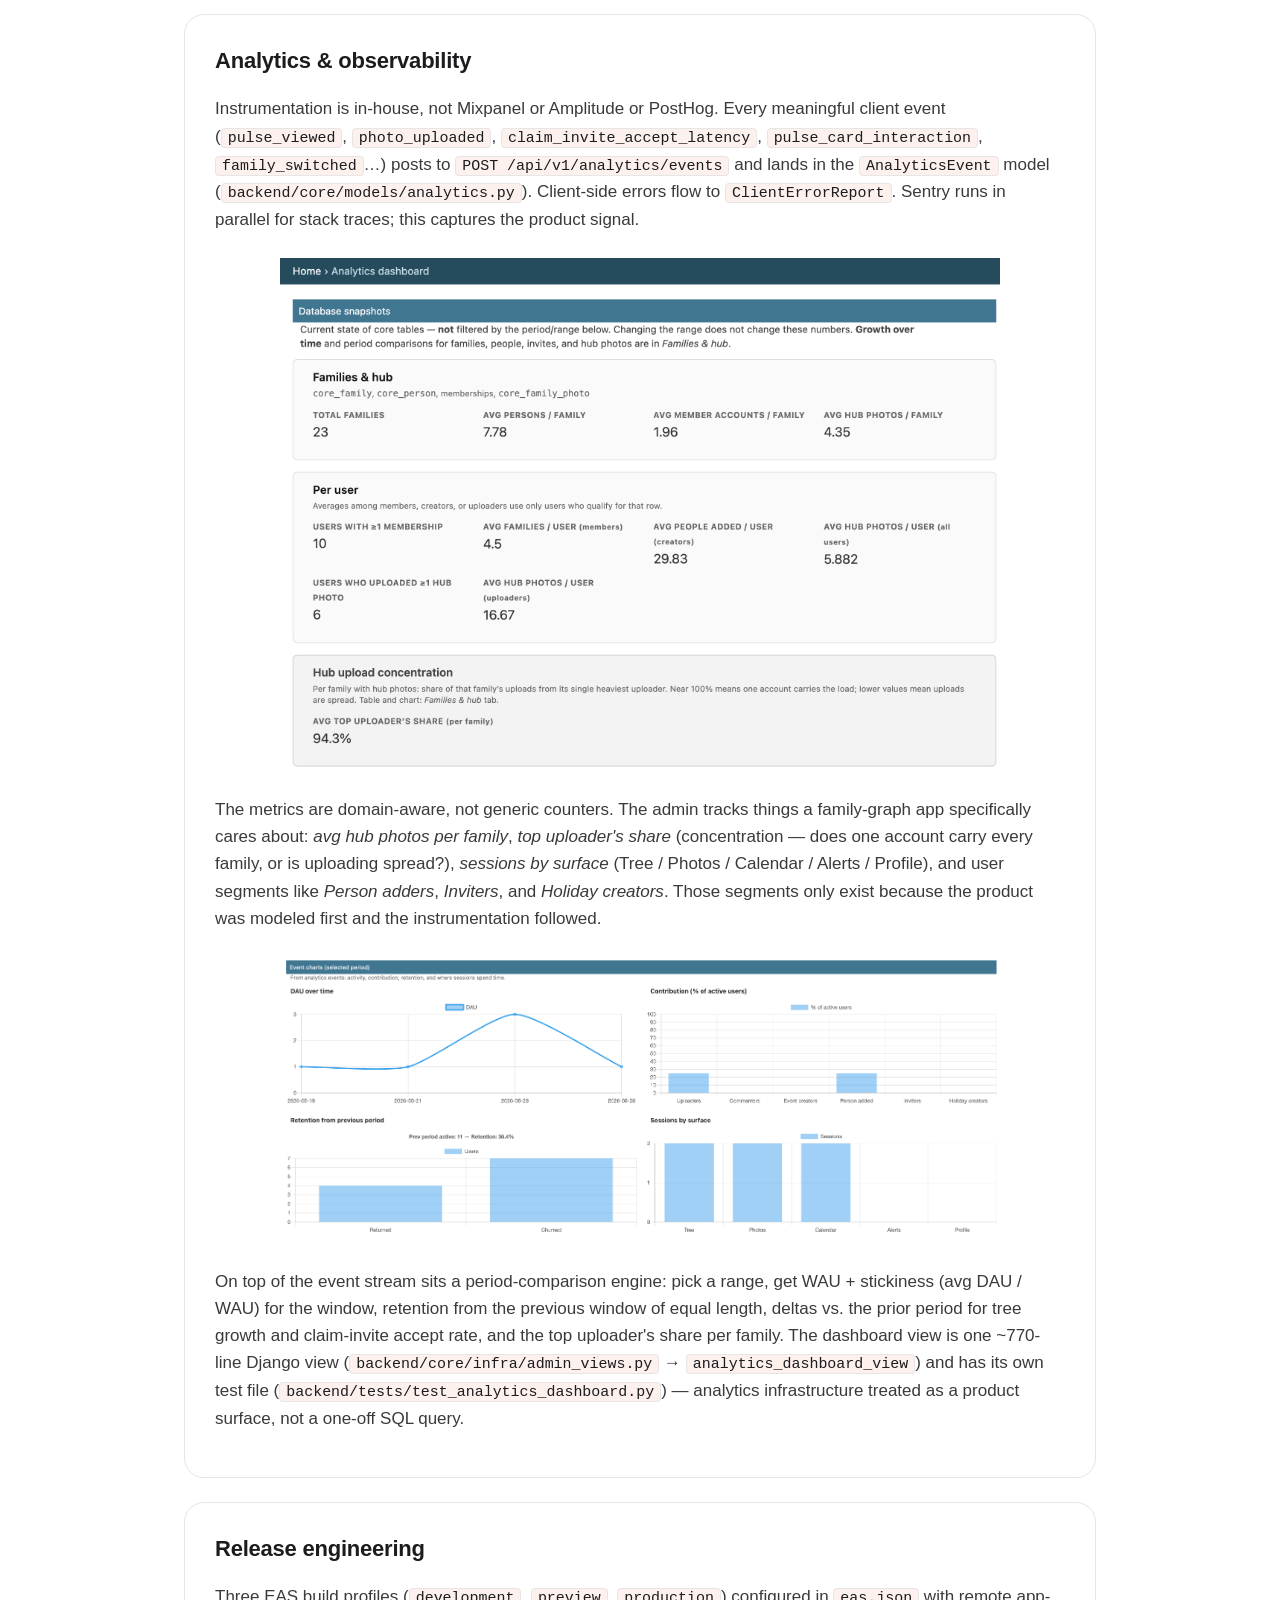
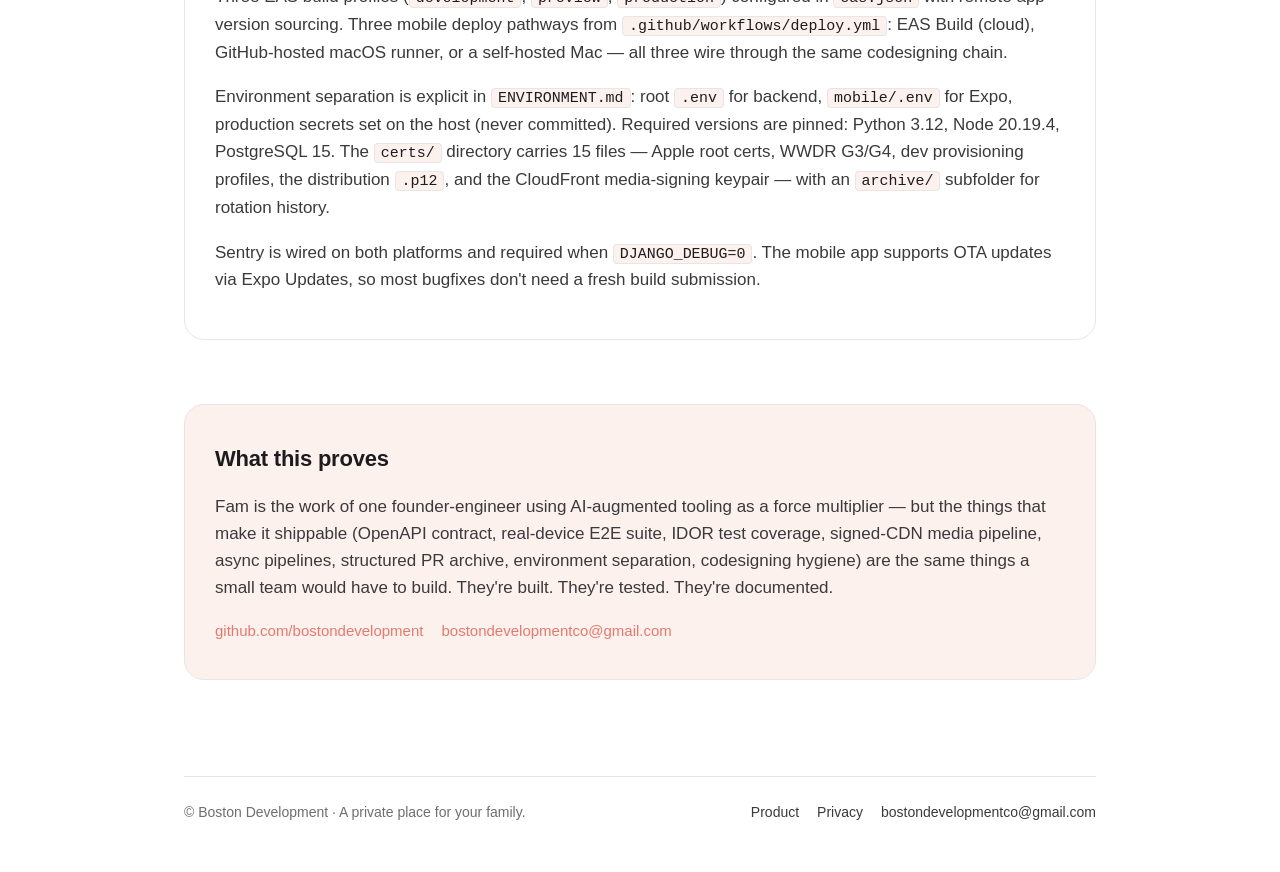
==== commit 3ebf8051: "Reframe engineering page; swap CTAs to TestFlight beta Credits the AI-agent workflow checked into th" ====
--- a/engineering.html
+++ b/engineering.html
@@ -31,7 +31,7 @@
         <p class="page-lede">
           A two-platform consumer app — Django on the backend, Expo / React
           Native on mobile — shipped by a one-person team running an
-          AI-augmented engineering workflow. Here's what's inside the repo and
+          AI-augmented engineering workflow. The workflow that produced it is checked into the repo, so it's repeatable and transferable, not a one-off. Here's what's inside the repo and
           why it's structured the way it is.
         </p>
       </header>
@@ -40,8 +40,8 @@
       <section>
         <div class="stat-grid">
           <div class="stat">
-            <span class="stat-num">~2.57M</span>
-            <span class="stat-label">Lines of code across two platforms (backend Python + mobile TS/TSX)</span>
+            <span class="stat-num">15</span>
+            <span class="stat-label">Backend service domains (111 files) — one bounded context each; views stay thin, logic lives in services</span>
           </div>
           <div class="stat">
             <span class="stat-num">132</span>
@@ -290,9 +290,9 @@
         </p>
         <ul>
           <li>
-            <strong>Backend unit + integration:</strong> 1,471+ <code>test_*.py</code>
-            files across the repo (120 in the canonical
-            <code class="path">backend/tests/</code> directory), running on
+            <strong>Backend unit + integration:</strong> 120 canonical tests in
+            <code class="path">backend/tests/</code> (plus colocated suites across
+            the repo), running on
             <code>pytest</code> + <code>pytest-django</code> against
             PostgreSQL (configurable to SQLite for fast local runs).
           </li>
@@ -407,7 +407,7 @@
         <p>
           Sentry is wired on both platforms and required when
           <code>DJANGO_DEBUG=0</code>. The mobile app supports OTA updates via
-          Expo Updates, so most bugfixes don't need an App Store release.
+          Expo Updates, so most bugfixes don't need a fresh build submission.
         </p>
       </section>
 
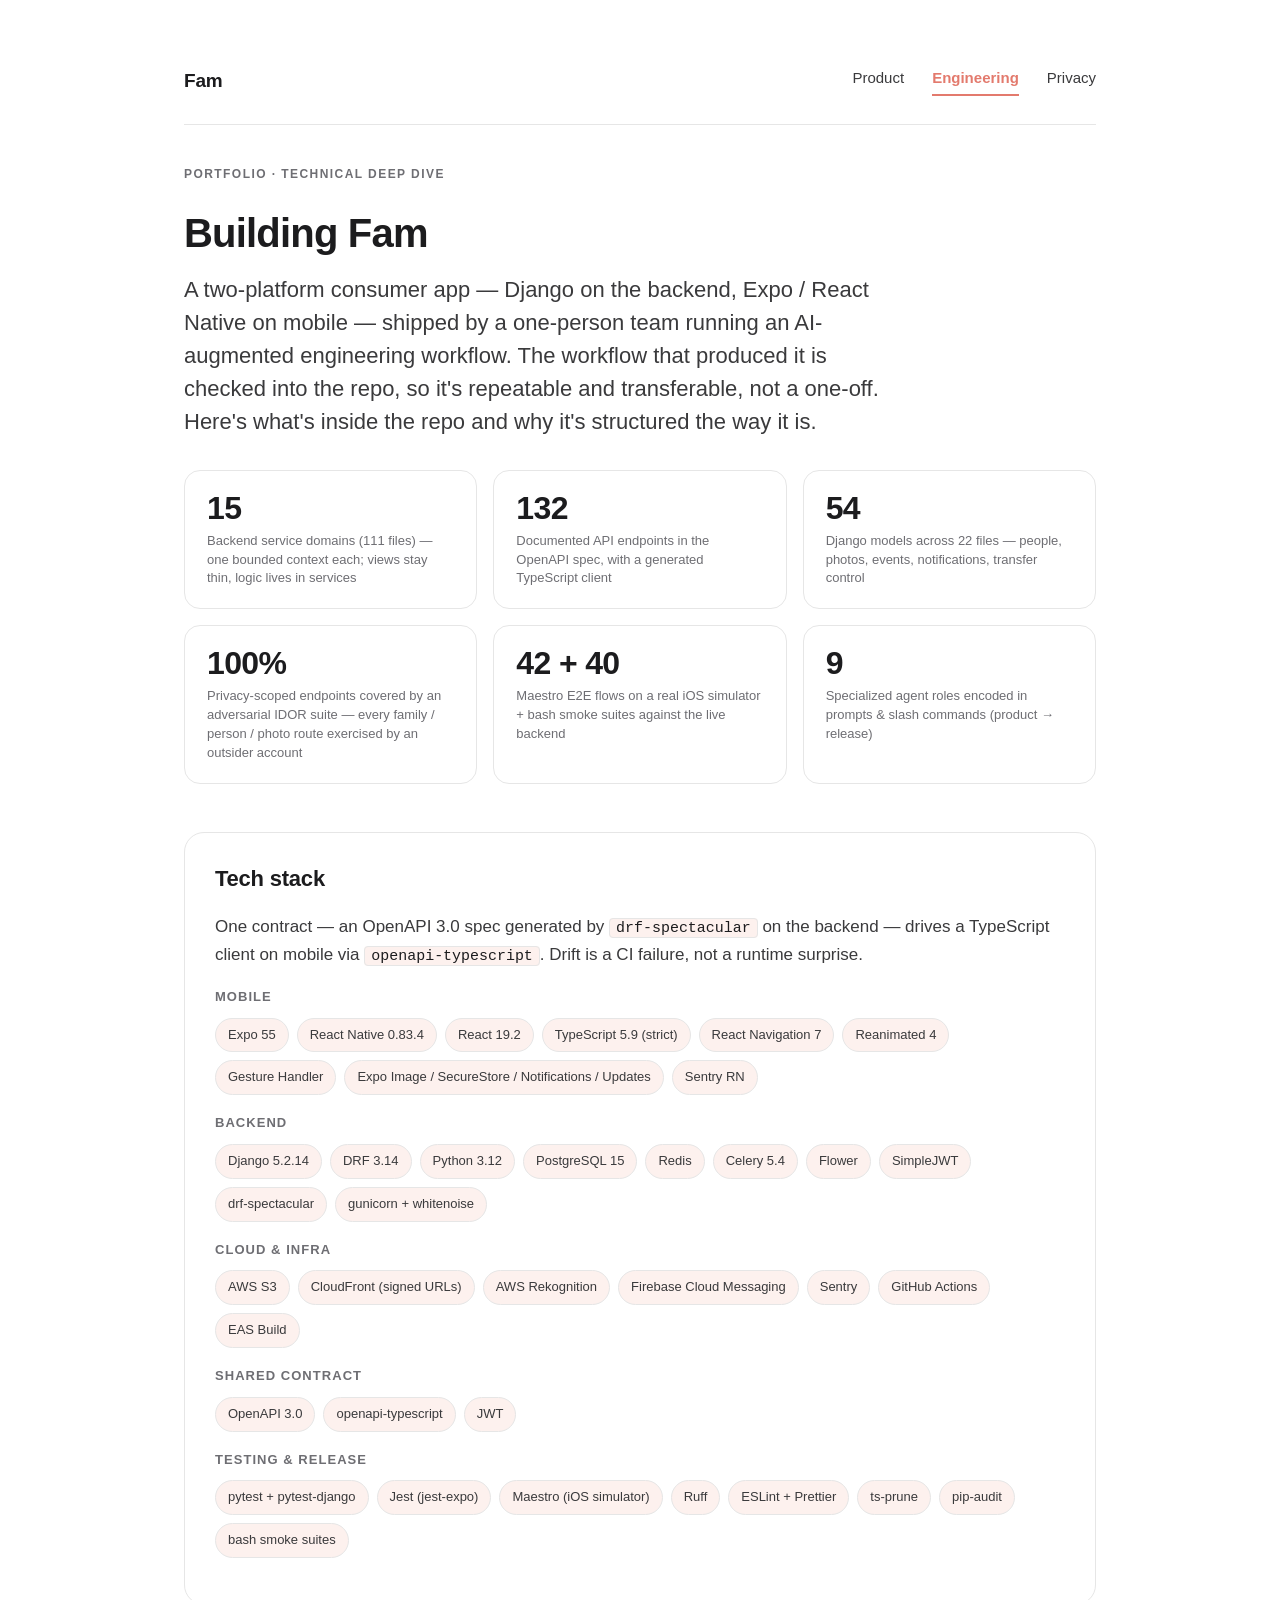
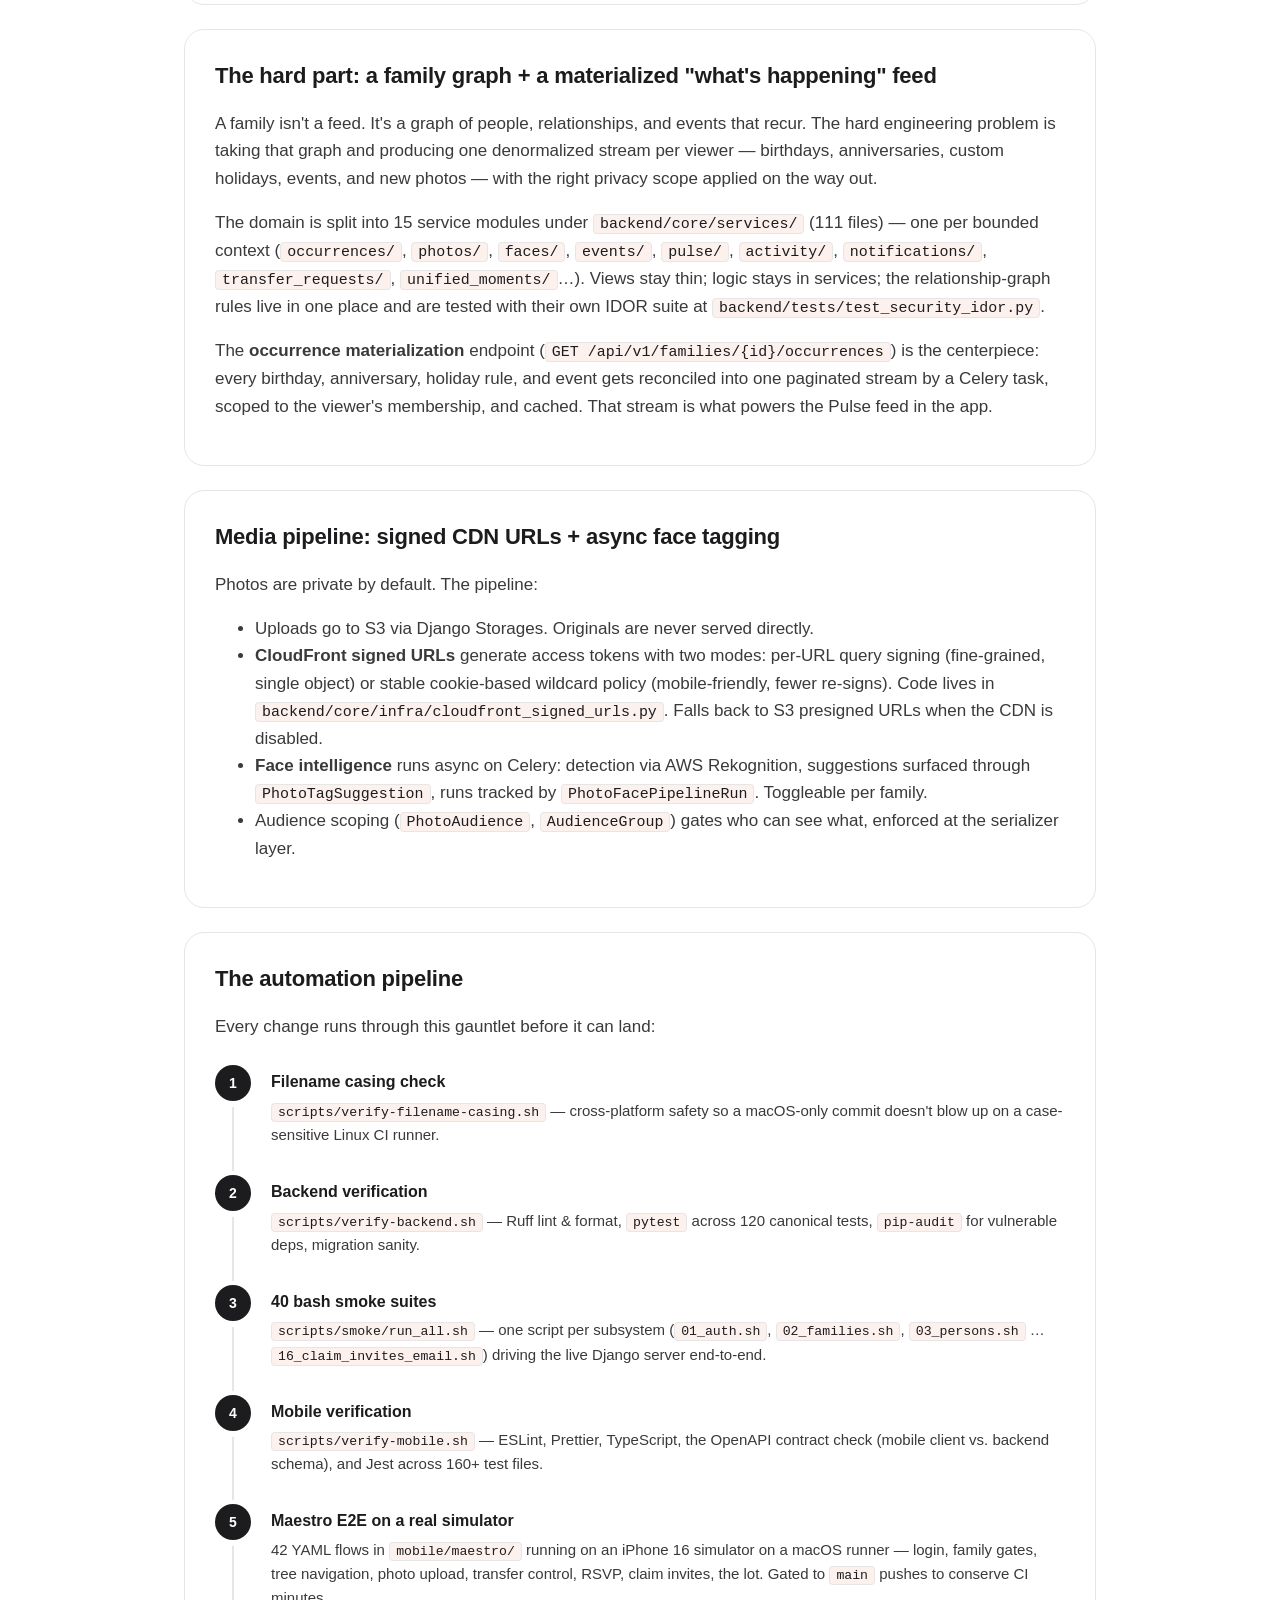
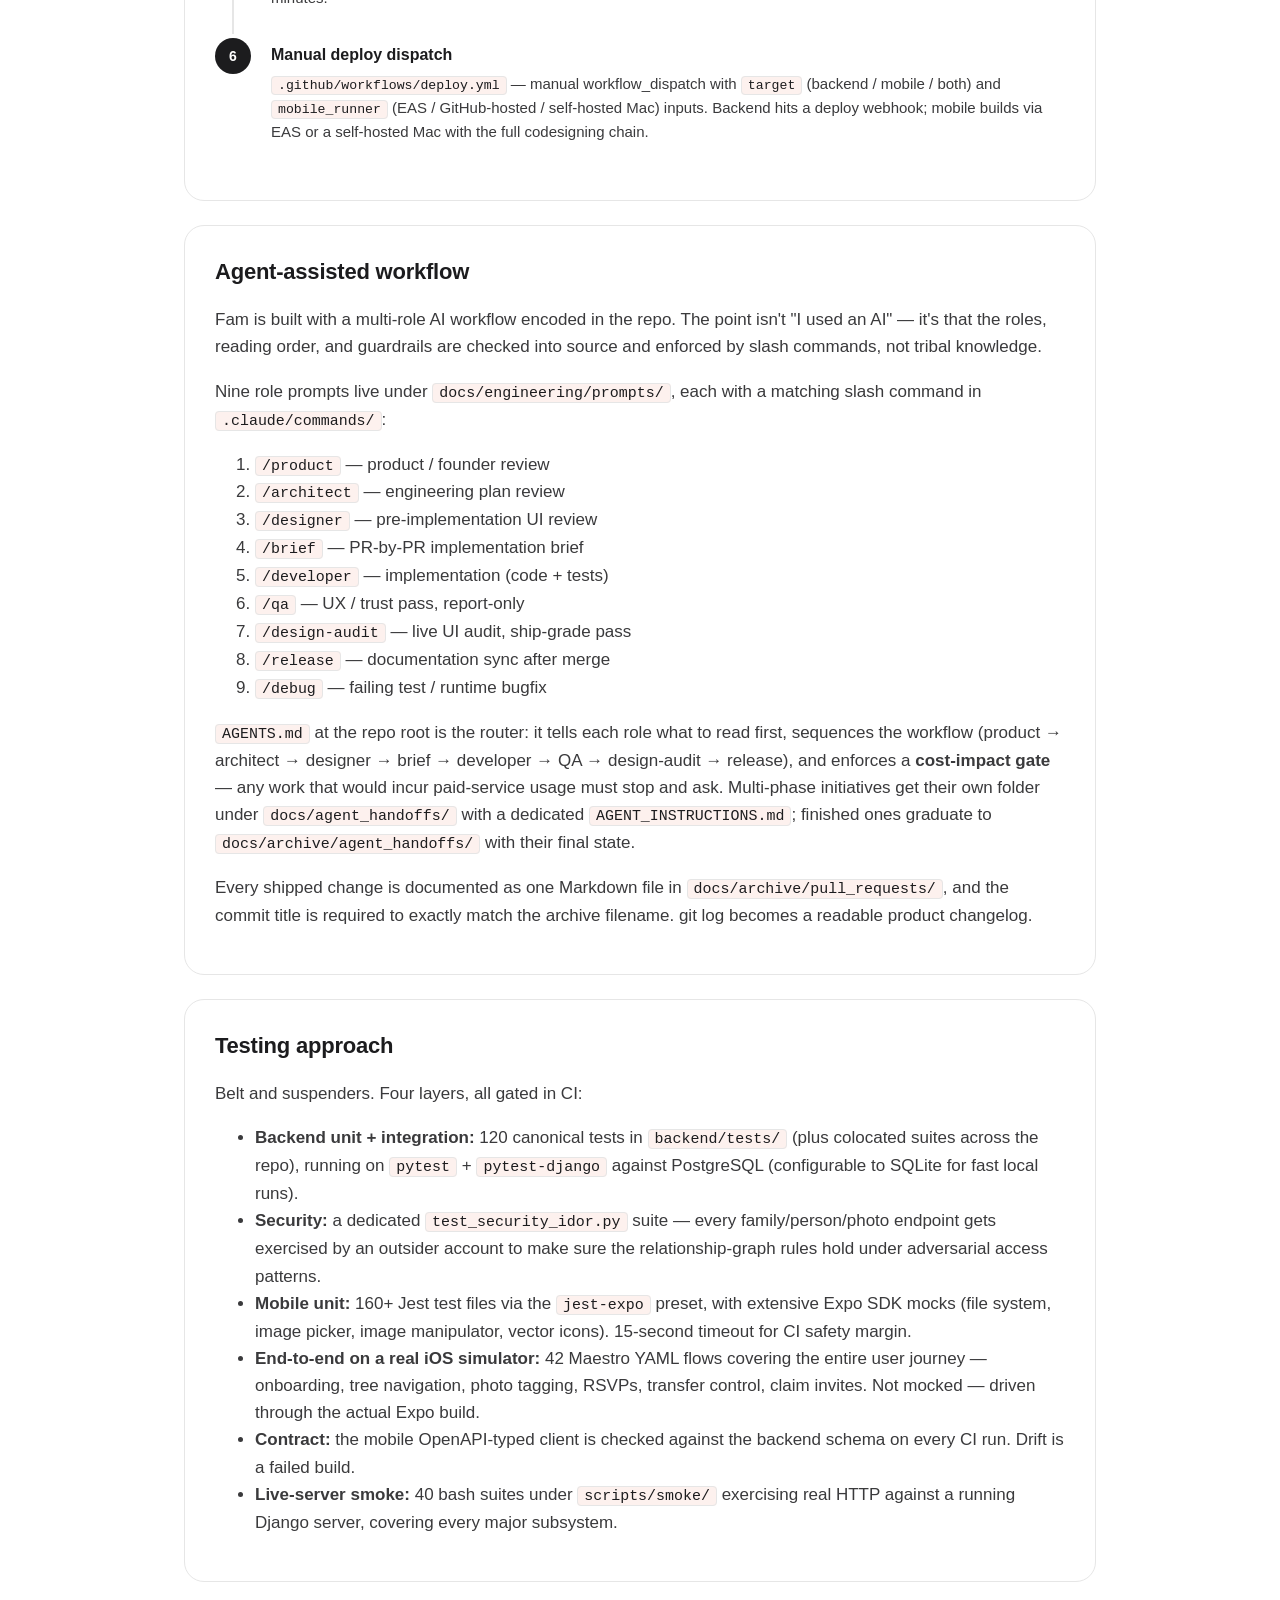
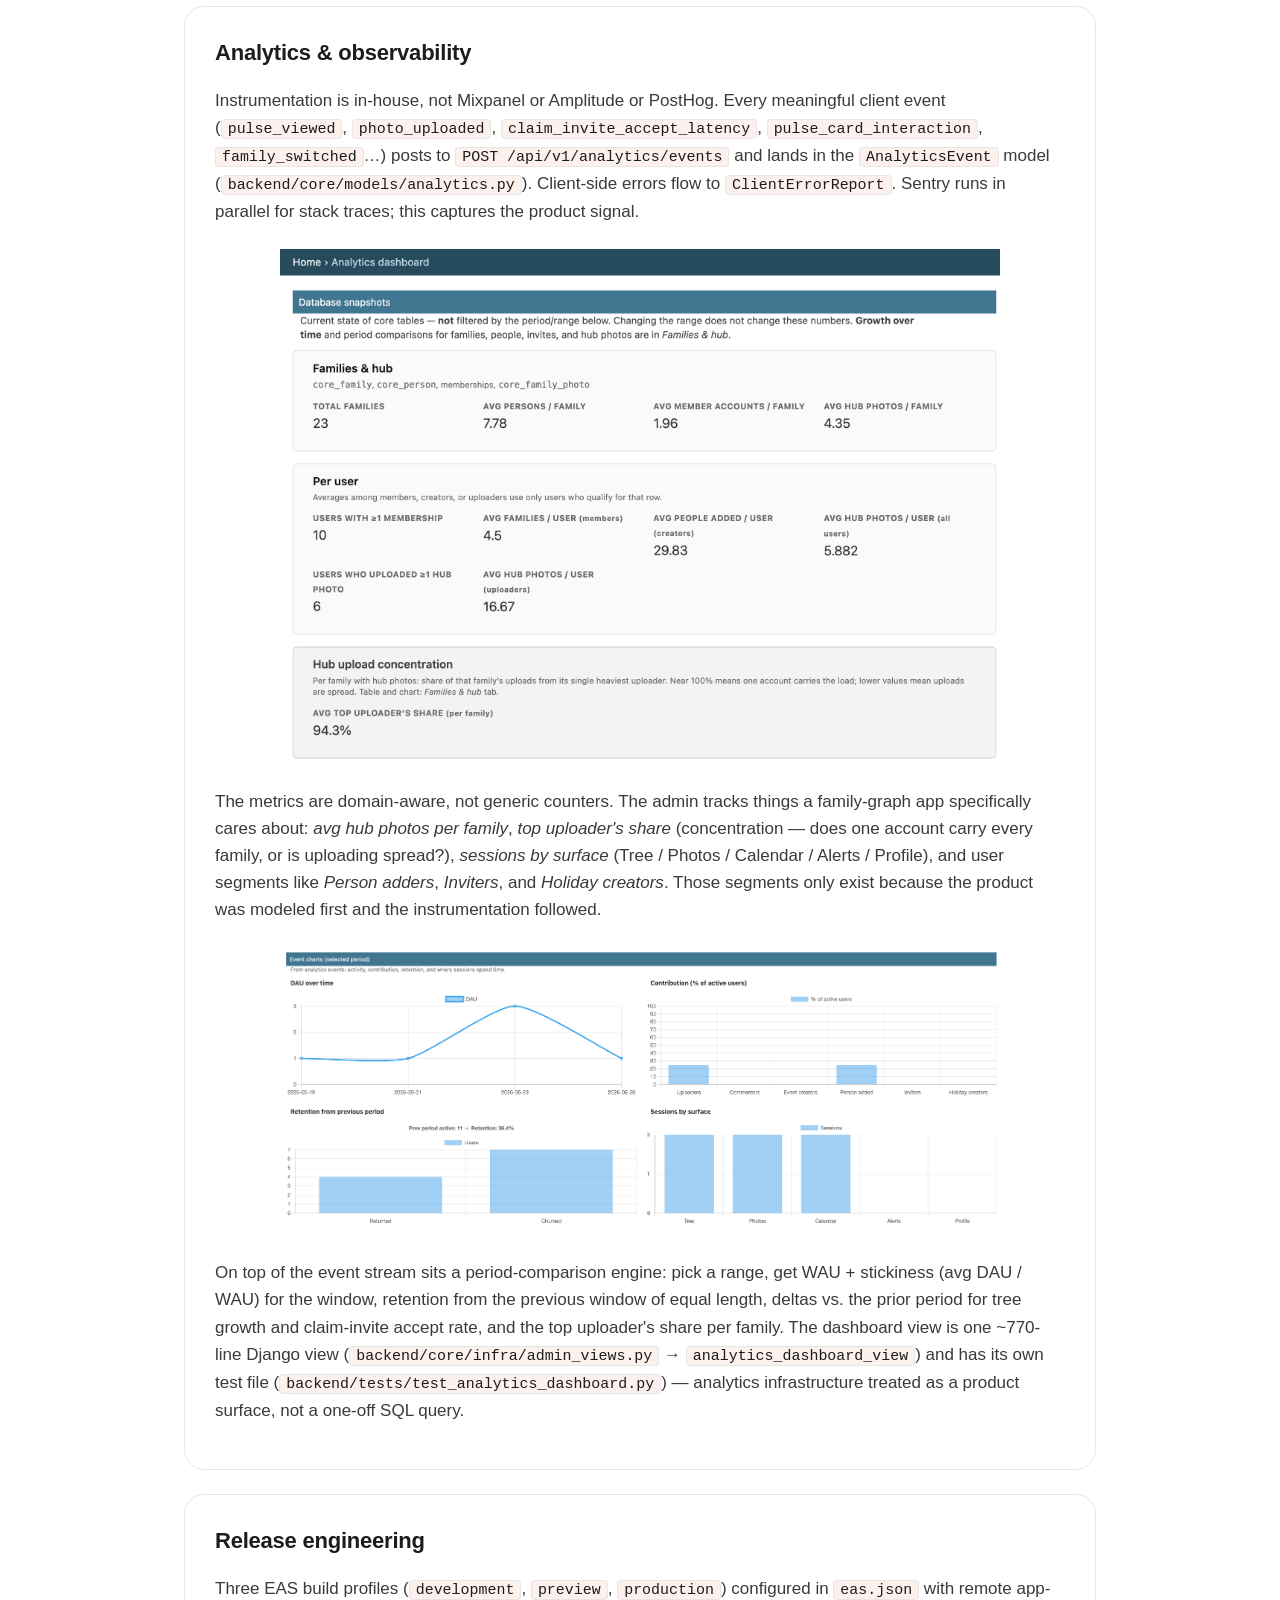
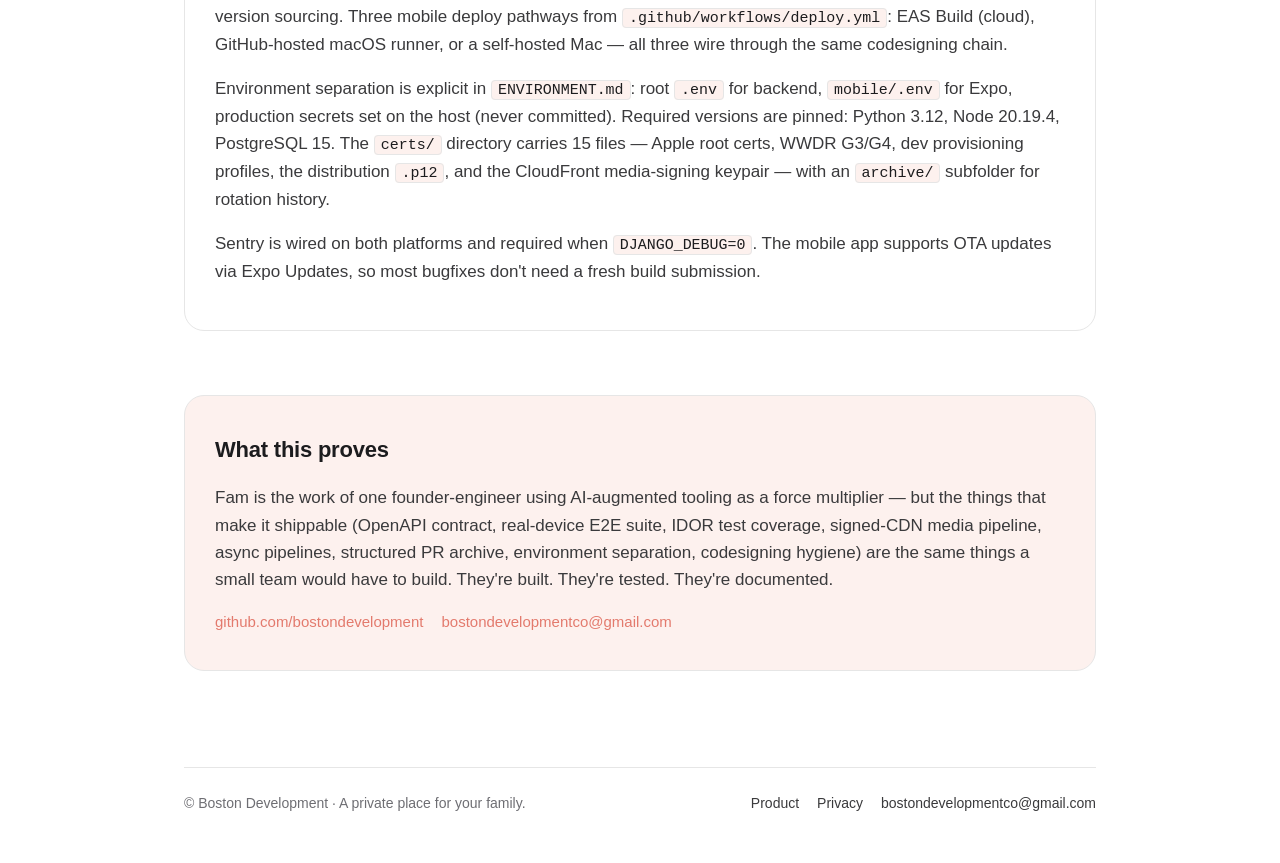
==== commit e05d35cf: "Replace PR-count stat with IDOR coverage; drop incidental PR count Volume of shipped PRs is a weak q" ====
--- a/engineering.html
+++ b/engineering.html
@@ -52,8 +52,8 @@
             <span class="stat-label">Django models across 22 files — people, photos, events, notifications, transfer control</span>
           </div>
           <div class="stat">
-            <span class="stat-num">271</span>
-            <span class="stat-label">Shipped pull requests, each individually archived with a forced naming convention</span>
+            <span class="stat-num">100%</span>
+            <span class="stat-label">Privacy-scoped endpoints covered by an adversarial IDOR suite — every family / person / photo route exercised by an outsider account</span>
           </div>
           <div class="stat">
             <span class="stat-num">42 + 40</span>
@@ -275,10 +275,9 @@
         </p>
         <p>
           Every shipped change is documented as one Markdown file in
-          <code class="path">docs/archive/pull_requests/</code>
-          (271 and counting), and the commit title is required to exactly
-          match the archive filename. git log becomes a readable product
-          changelog.
+          <code class="path">docs/archive/pull_requests/</code>, and the
+          commit title is required to exactly match the archive filename.
+          git log becomes a readable product changelog.
         </p>
       </section>
 
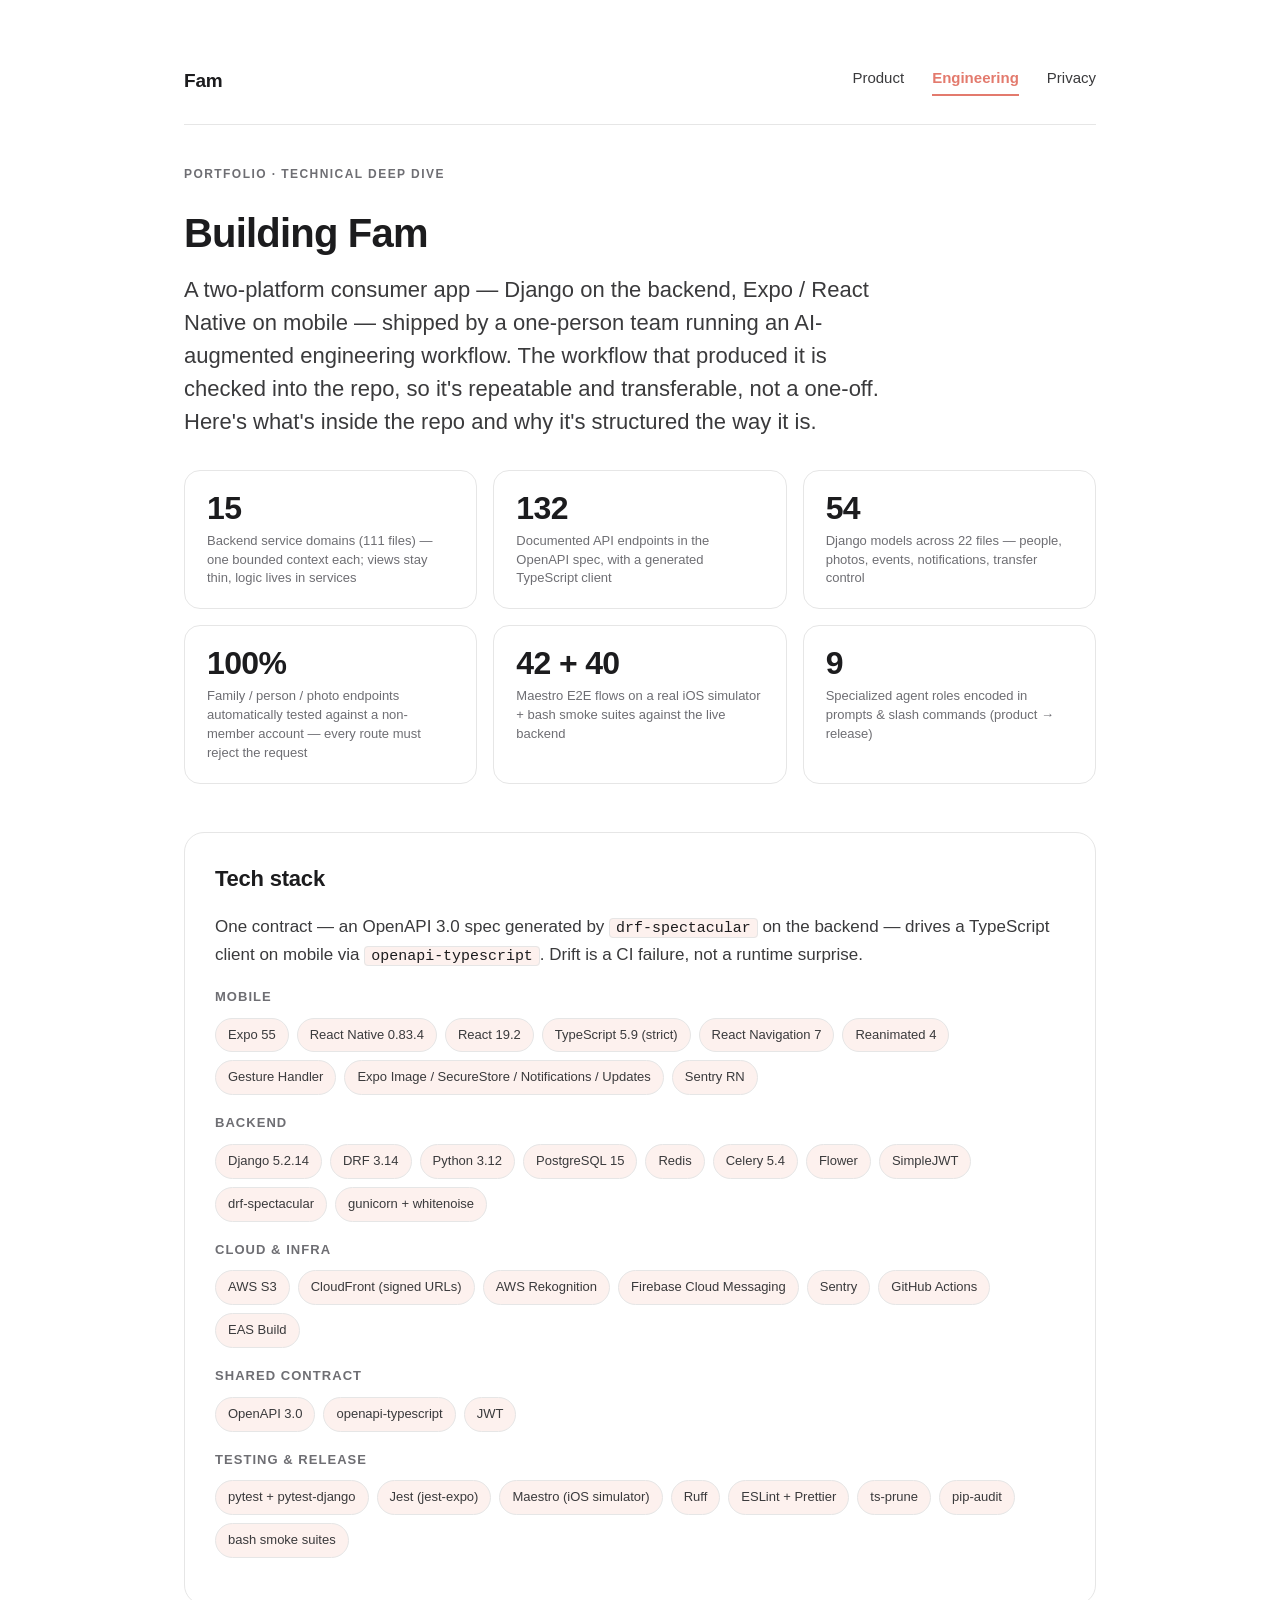
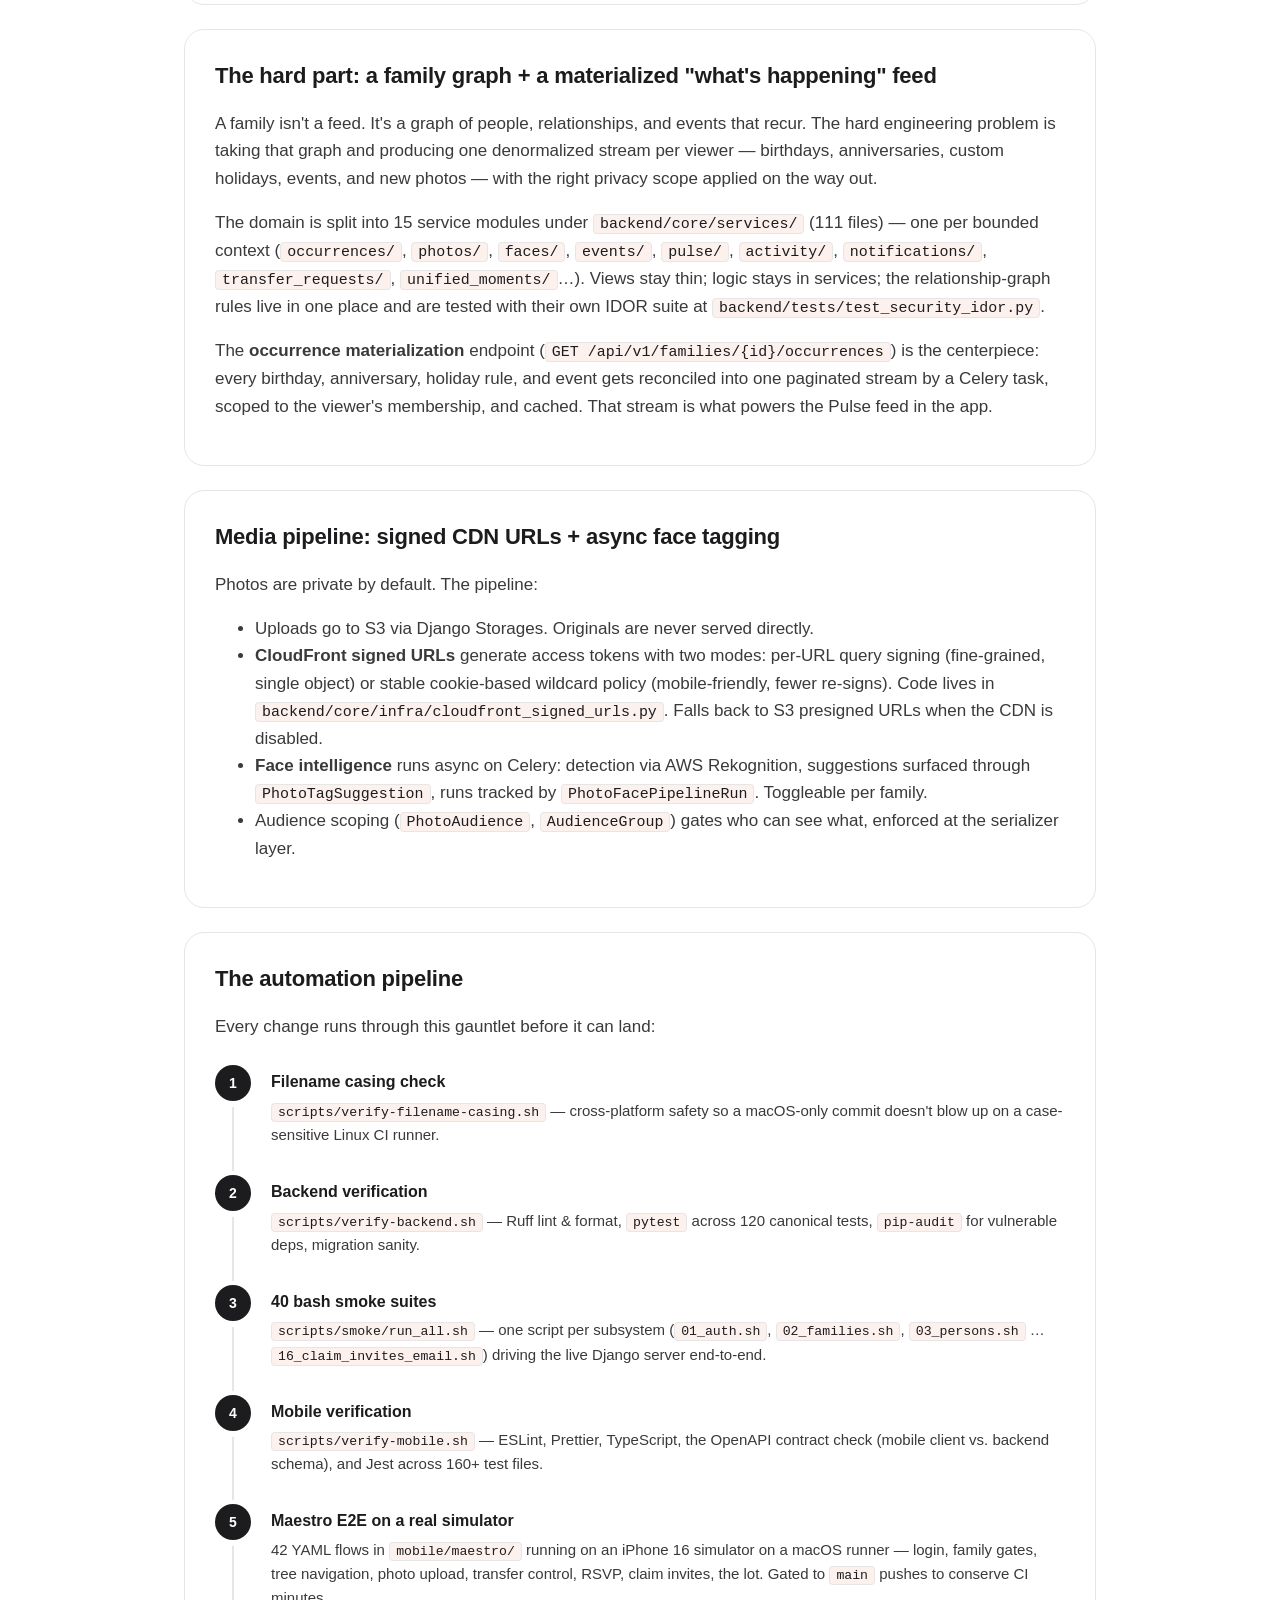
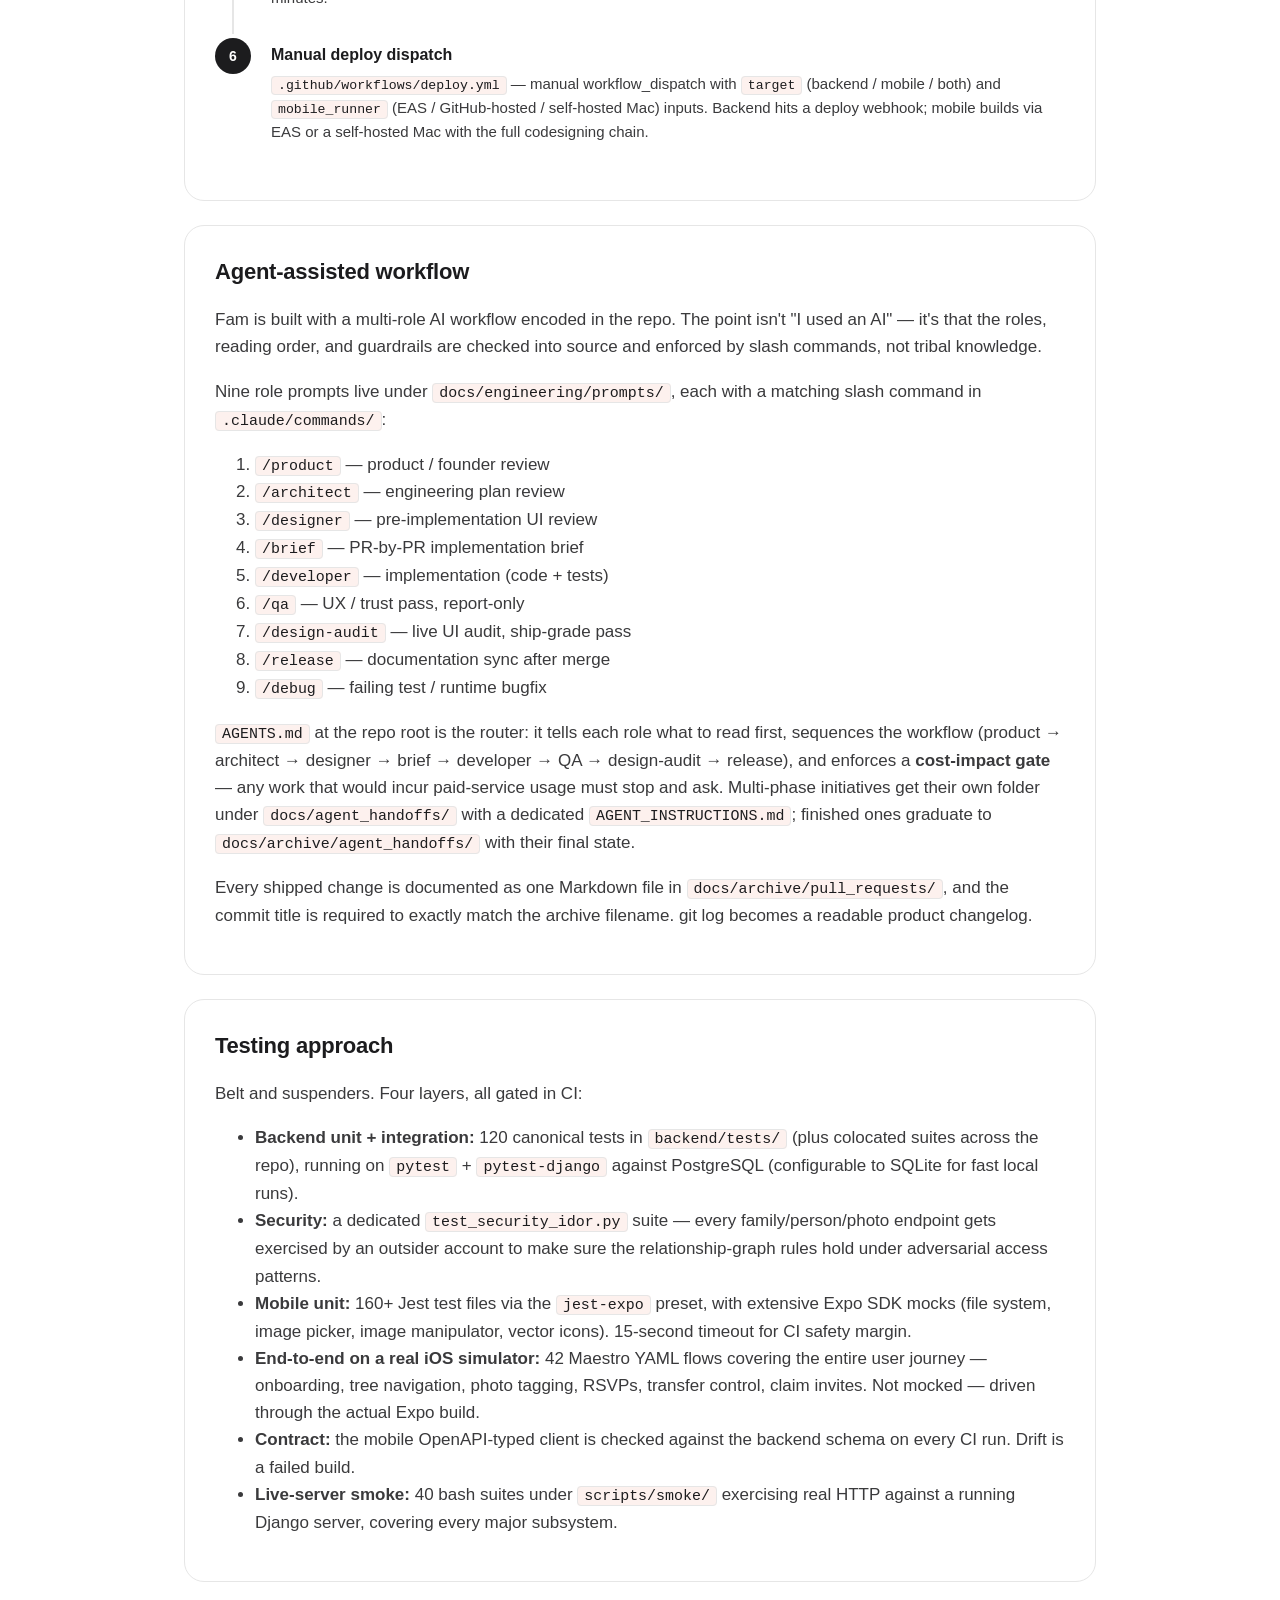
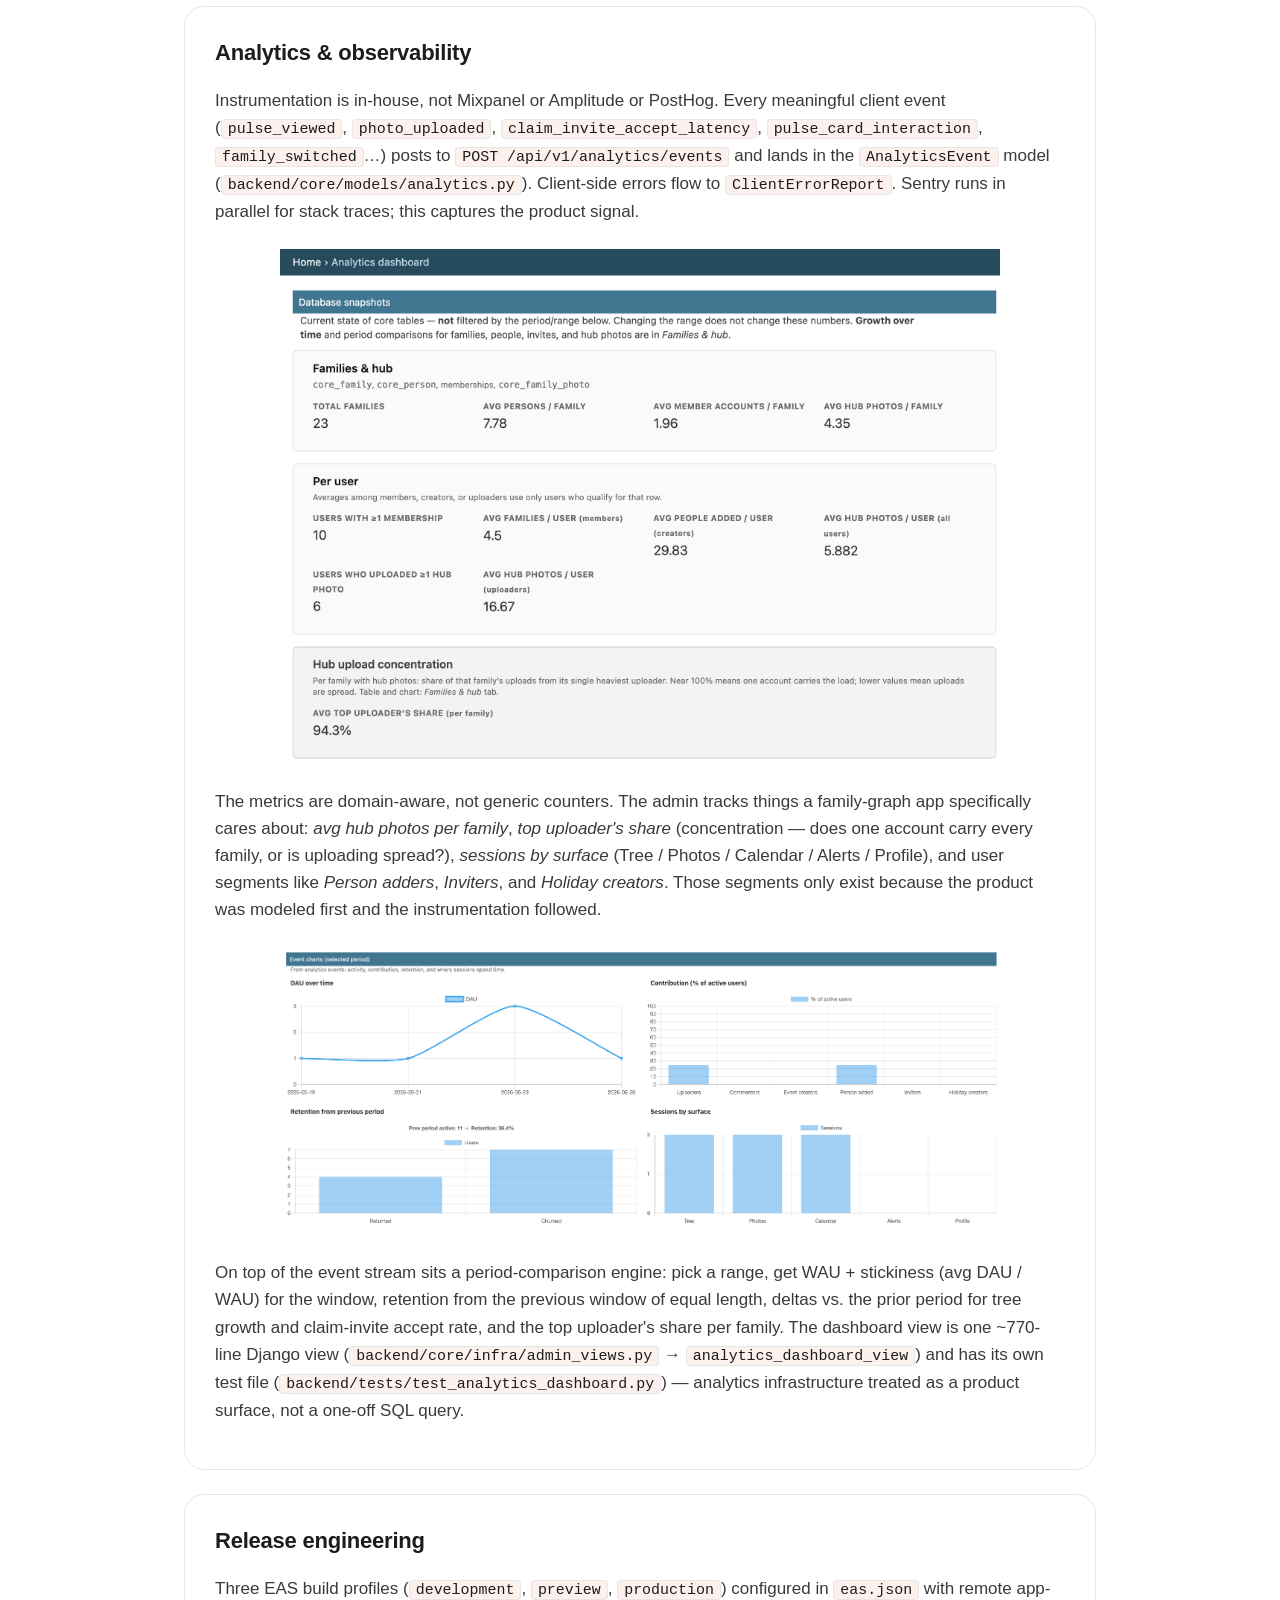
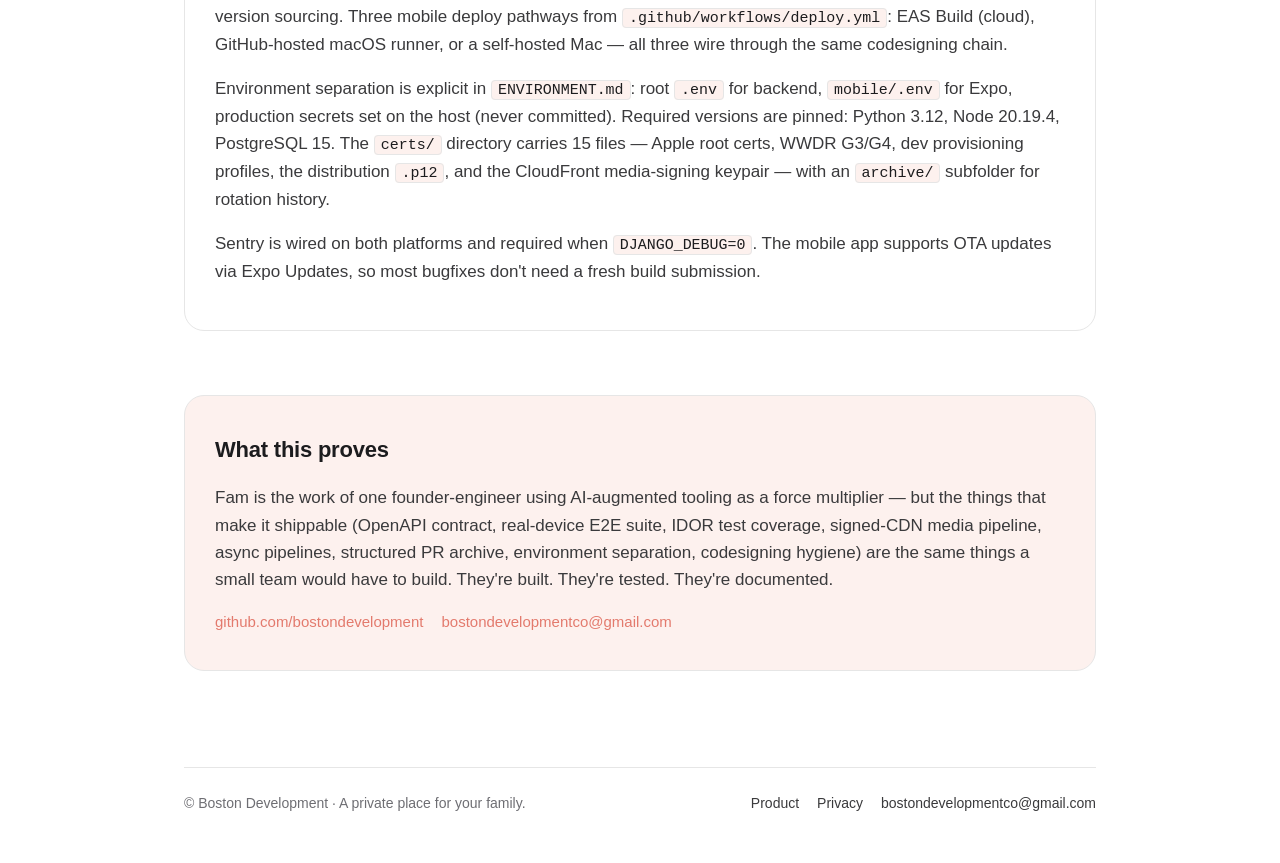
==== commit fdb8ad97: "Rewrite IDOR stat label in plain English "Exercised by an outsider account" reads as dev jargon. Say" ====
--- a/engineering.html
+++ b/engineering.html
@@ -53,7 +53,7 @@
           </div>
           <div class="stat">
             <span class="stat-num">100%</span>
-            <span class="stat-label">Privacy-scoped endpoints covered by an adversarial IDOR suite — every family / person / photo route exercised by an outsider account</span>
+            <span class="stat-label">Family / person / photo endpoints automatically tested against a non-member account — every route must reject the request</span>
           </div>
           <div class="stat">
             <span class="stat-num">42 + 40</span>
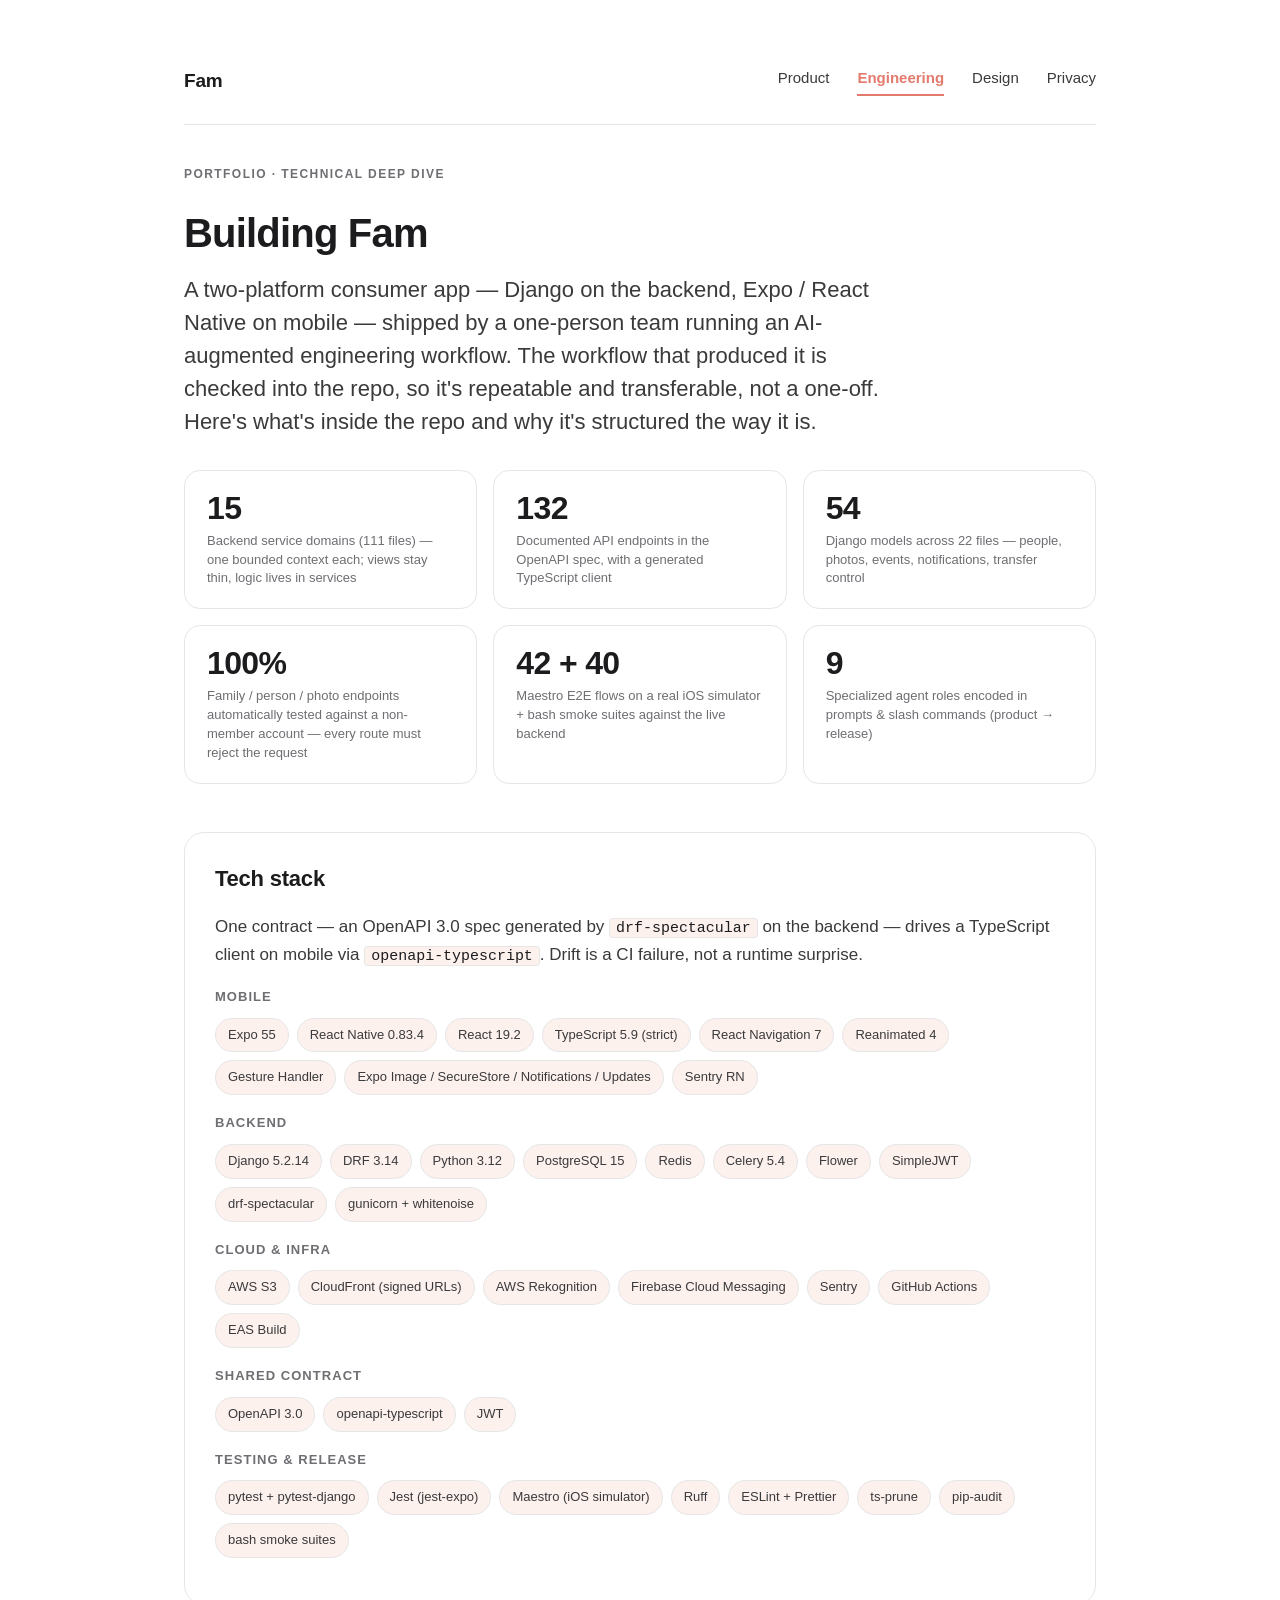
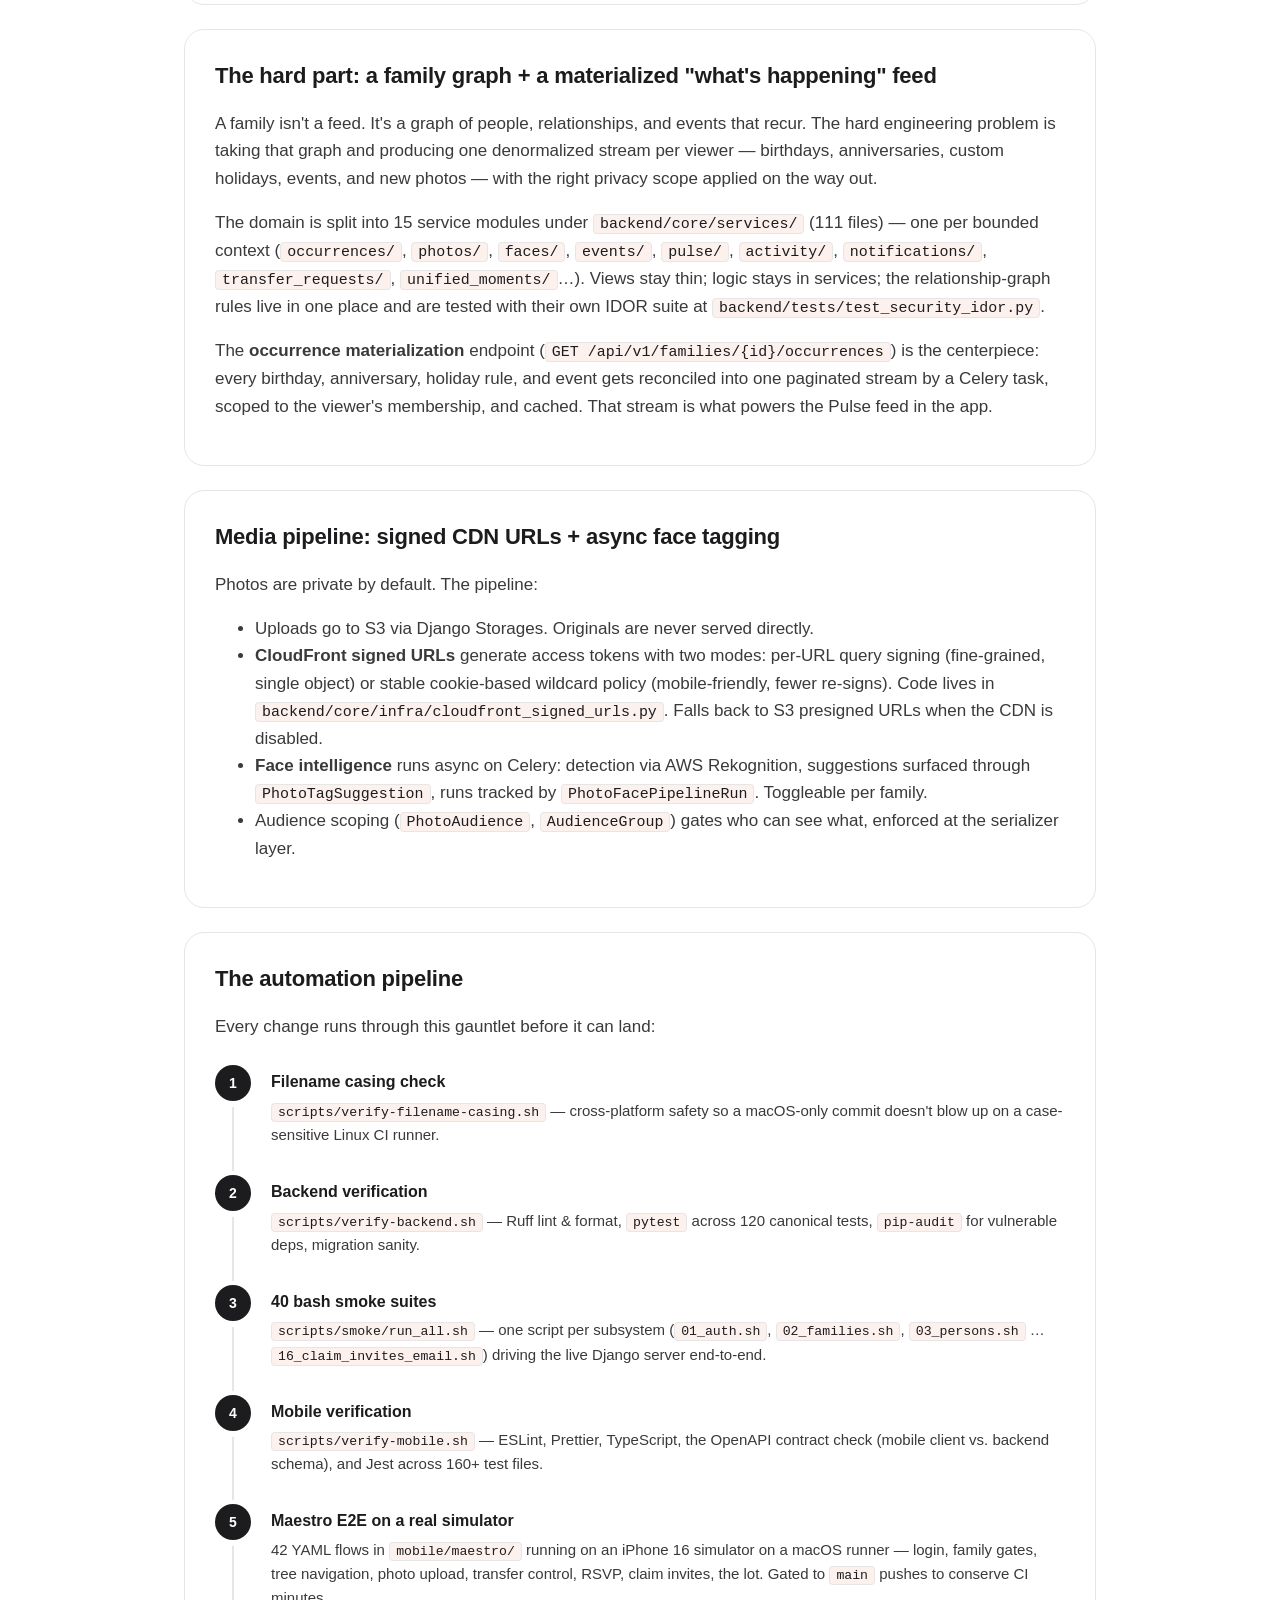
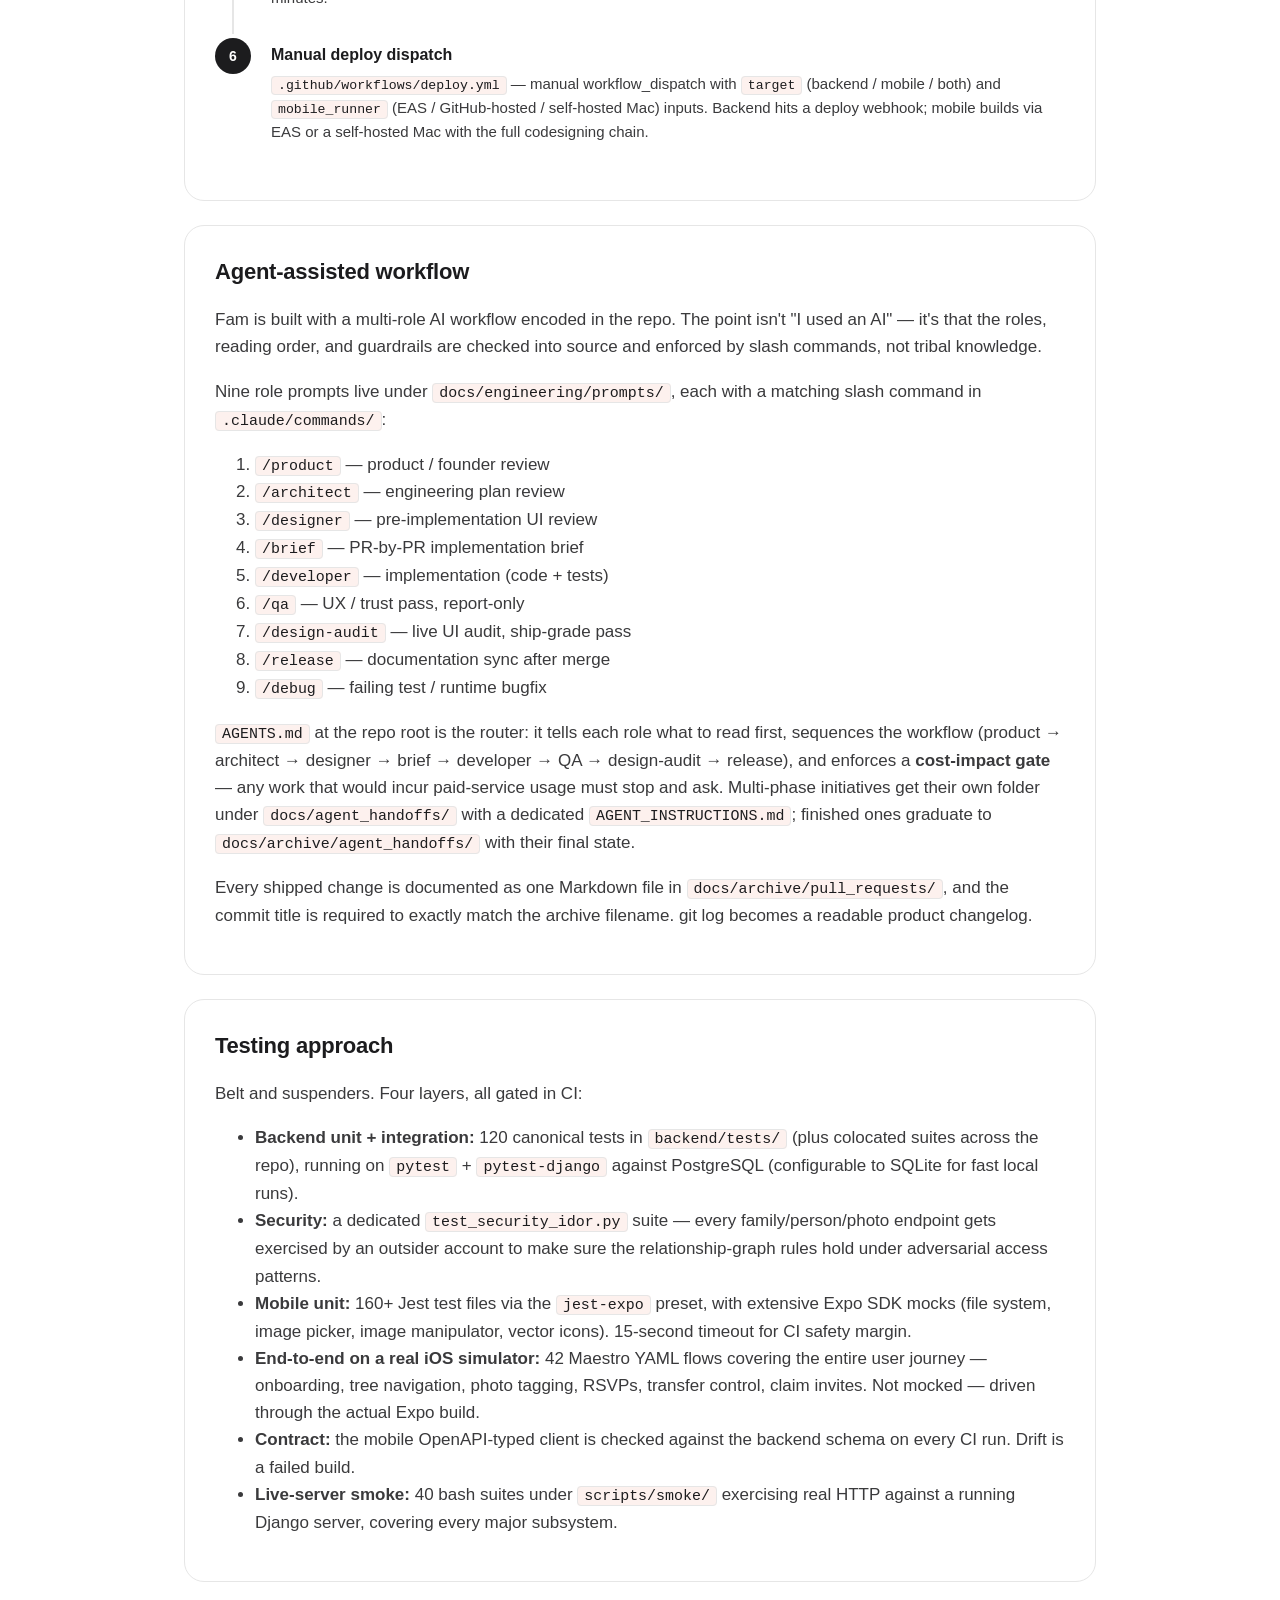
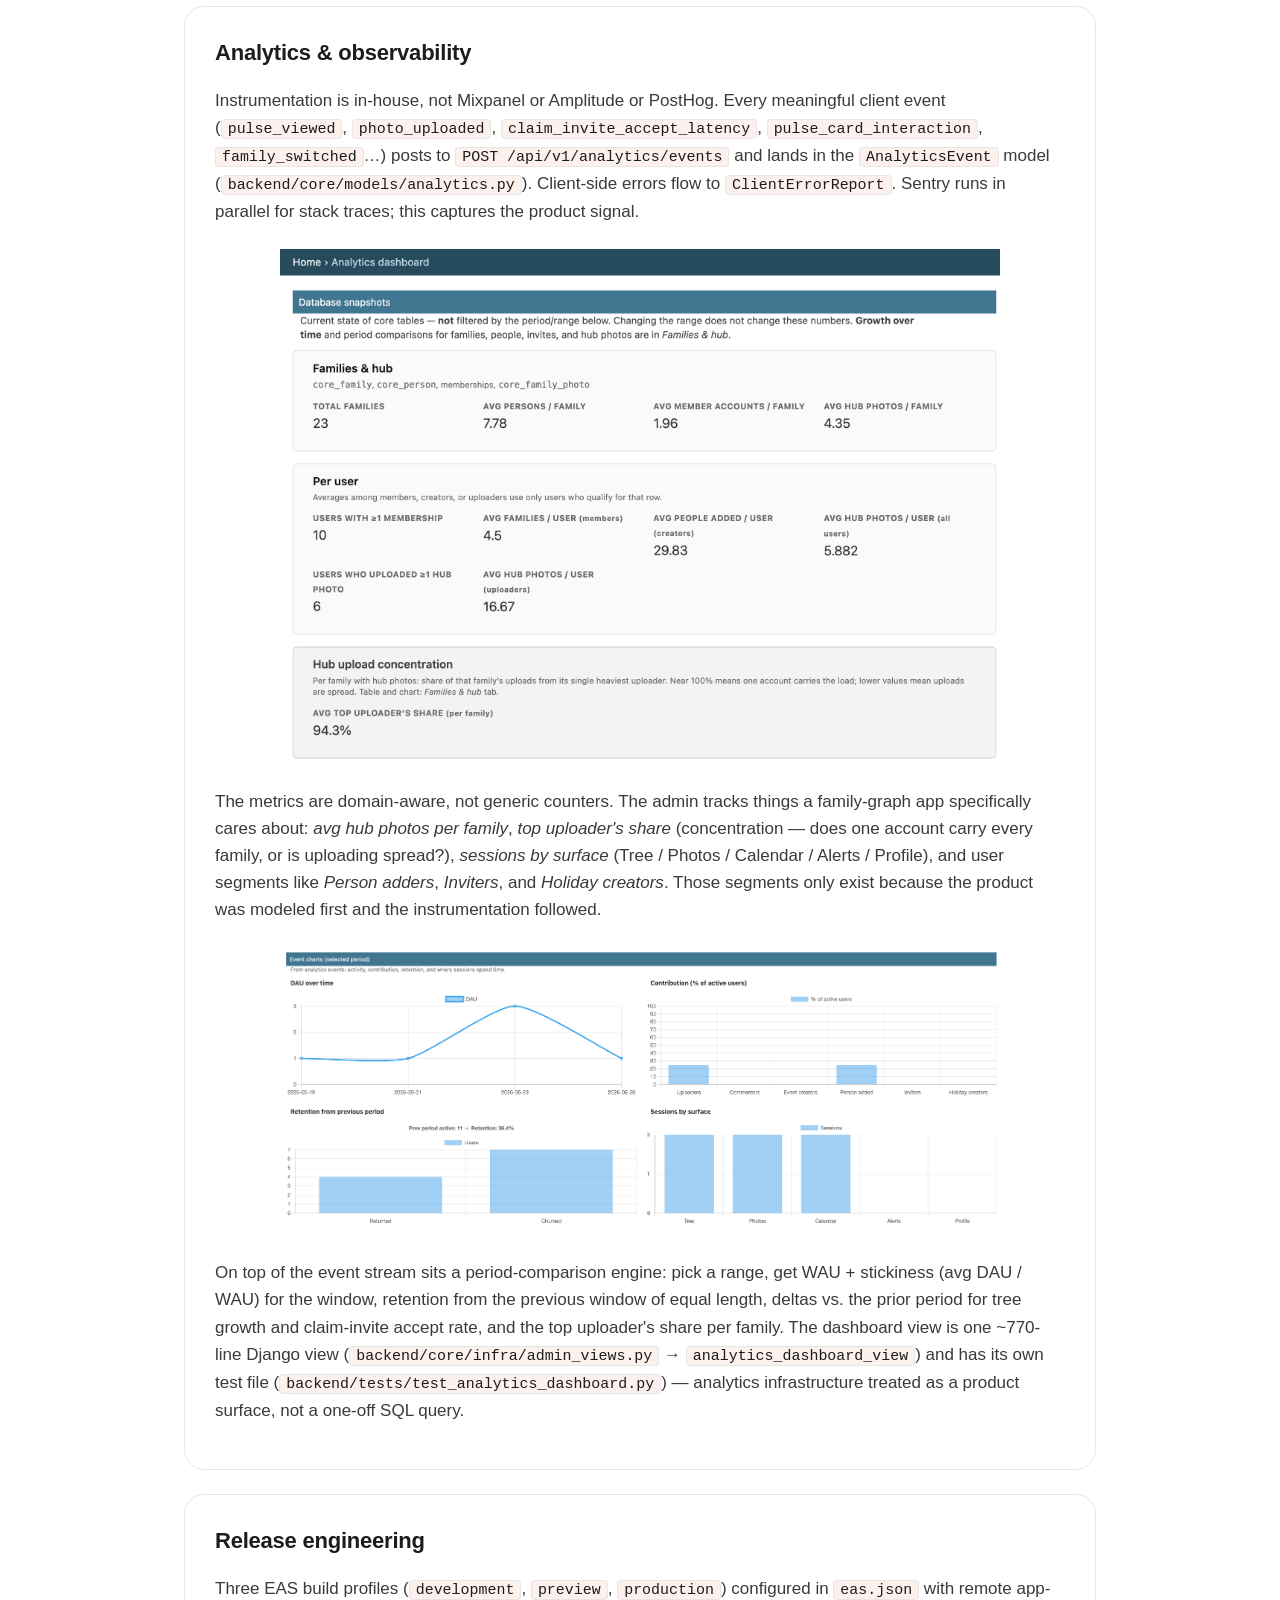
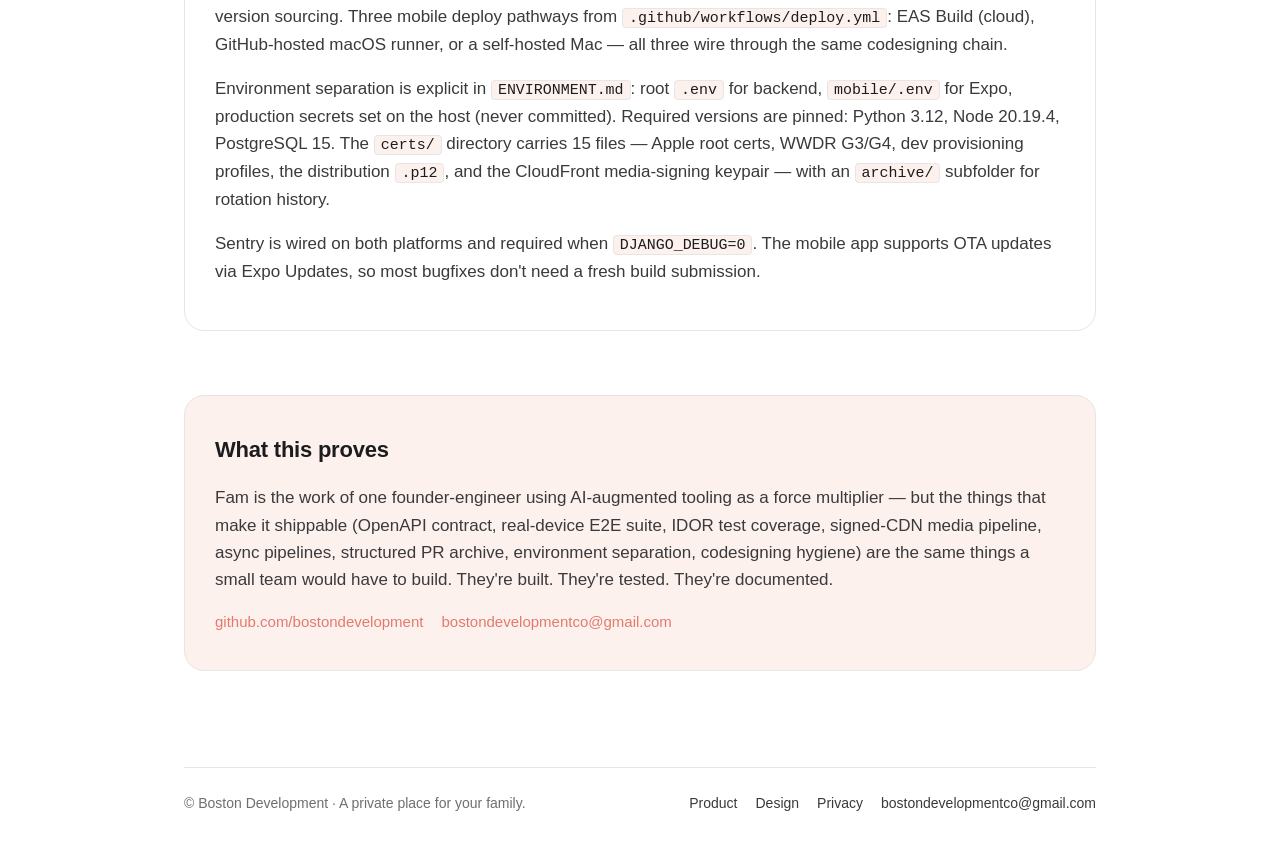
==== commit 986bf196: "update" ====
--- a/engineering.html
+++ b/engineering.html
@@ -20,6 +20,7 @@
         <div class="nav-links">
           <a href="index.html">Product</a>
           <a href="engineering.html" class="active">Engineering</a>
+          <a href="design.html">Design</a>
           <a href="privacy.html">Privacy</a>
         </div>
       </nav>
@@ -432,6 +433,7 @@
         <p>© Boston Development · A private place for your family.</p>
         <div class="footer-links">
           <a href="index.html">Product</a>
+          <a href="design.html">Design</a>
           <a href="privacy.html">Privacy</a>
           <a href="mailto:bostondevelopmentco@gmail.com">bostondevelopmentco@gmail.com</a>
         </div>
--- a/styles.css
+++ b/styles.css
@@ -181,6 +181,14 @@
   max-width: 960px;
 }
 
+/* Narrower readable column for long-form prose inside a .page.wide frame
+   (used on the privacy page so its top nav matches the wide pages, while
+   the body text keeps a comfortable line length). */
+.prose {
+  max-width: 720px;
+  margin: 0 auto;
+}
+
 /* Top nav --------------------------------------------------------------- */
 .site-nav {
   display: flex;
@@ -729,3 +737,32 @@
     gap: 8px 16px;
   }
 }
+
+/* Very small phones (iPhone SE 1st gen at 320px, narrow Androids) ----- */
+@media (max-width: 360px) {
+  .page {
+    padding: 20px 14px 48px;
+  }
+  h1 { font-size: 28px; }
+  .page-lede { font-size: 16px; }
+
+  /* Pipeline circle + connector: tighter so the text column has room */
+  .pipeline-stage { padding: 10px 0 18px 44px; }
+  .pipeline-stage::before {
+    width: 30px;
+    height: 30px;
+    font-size: 13px;
+    top: 6px;
+  }
+  .pipeline-stage::after { left: 14px; top: 42px; }
+
+  /* Tech tag pills shrink a hair so 2-per-row stays comfortable */
+  .tech-tag {
+    font-size: 12px;
+    padding: 5px 10px;
+  }
+
+  /* Closing block: gentler padding so the box doesn't crowd the edges */
+  .closing { padding: 22px 16px; }
+  .closing .contact-row { font-size: 13px; }
+}
